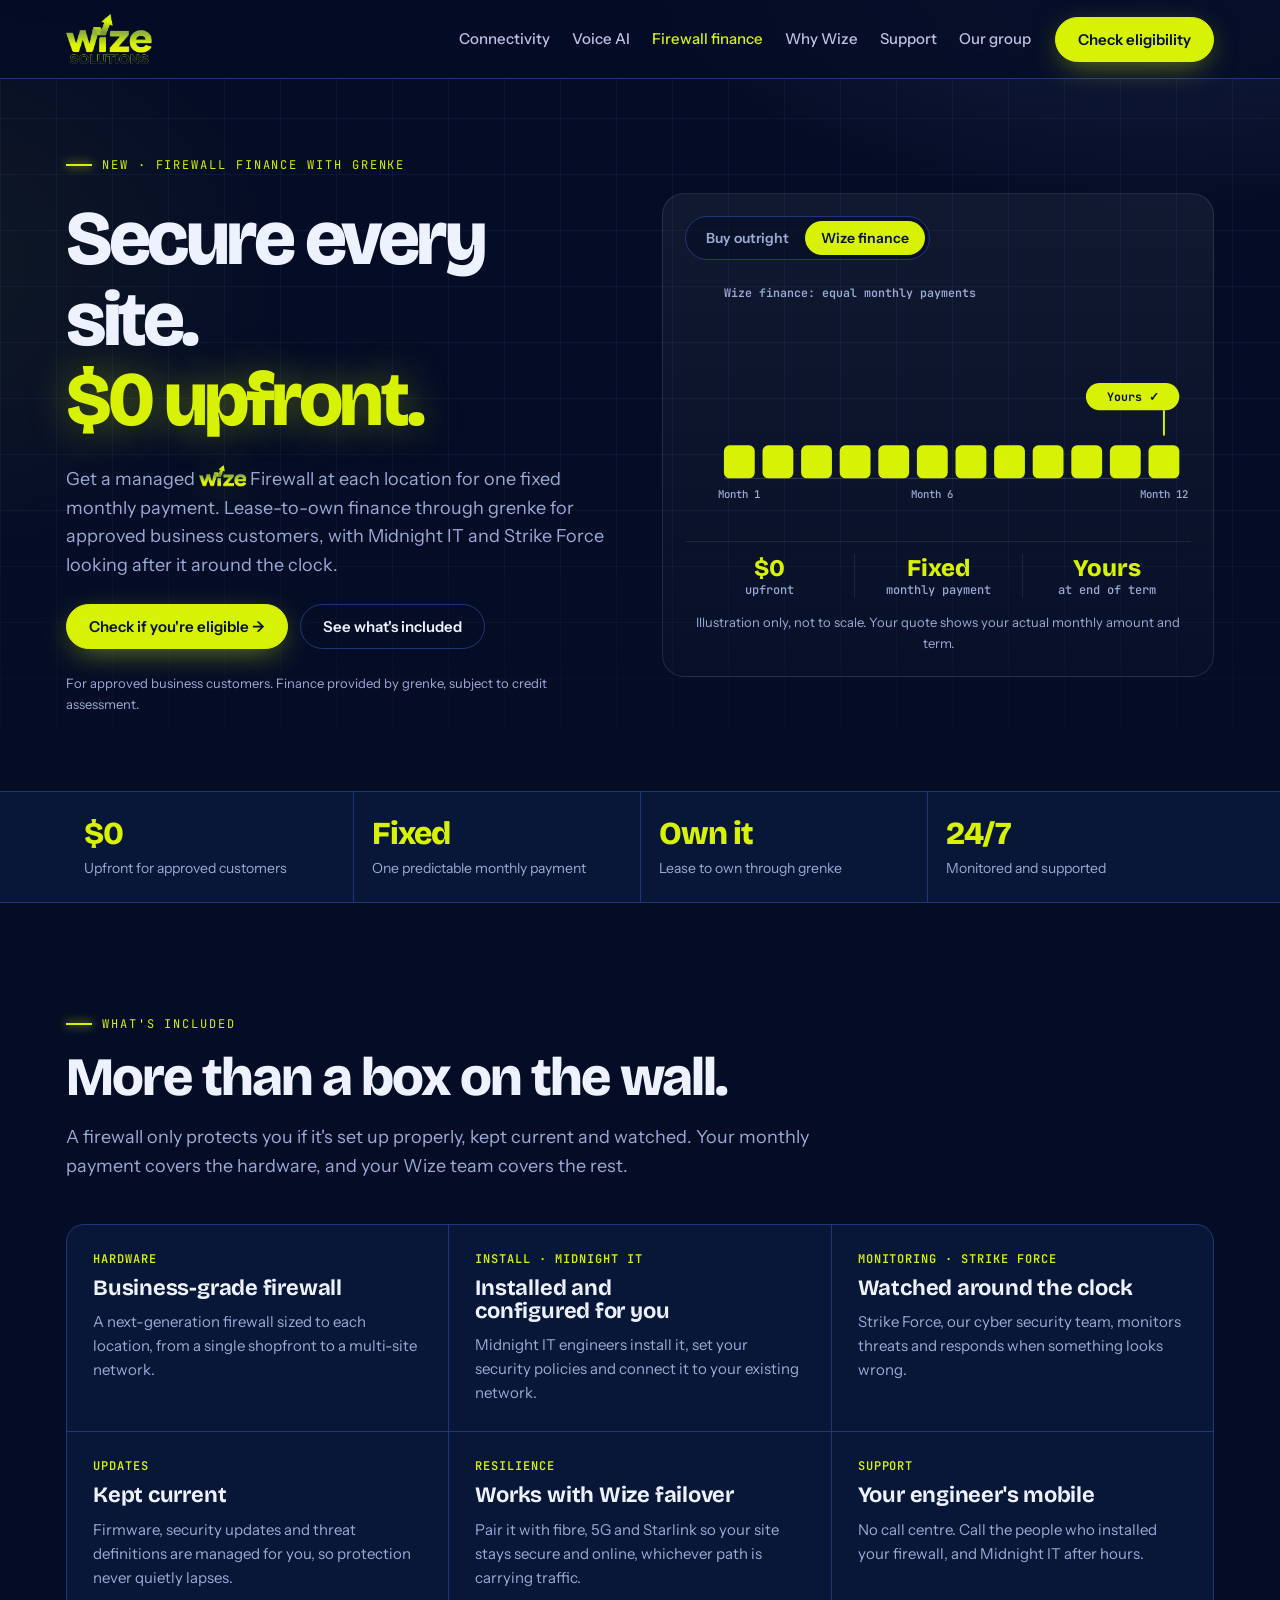
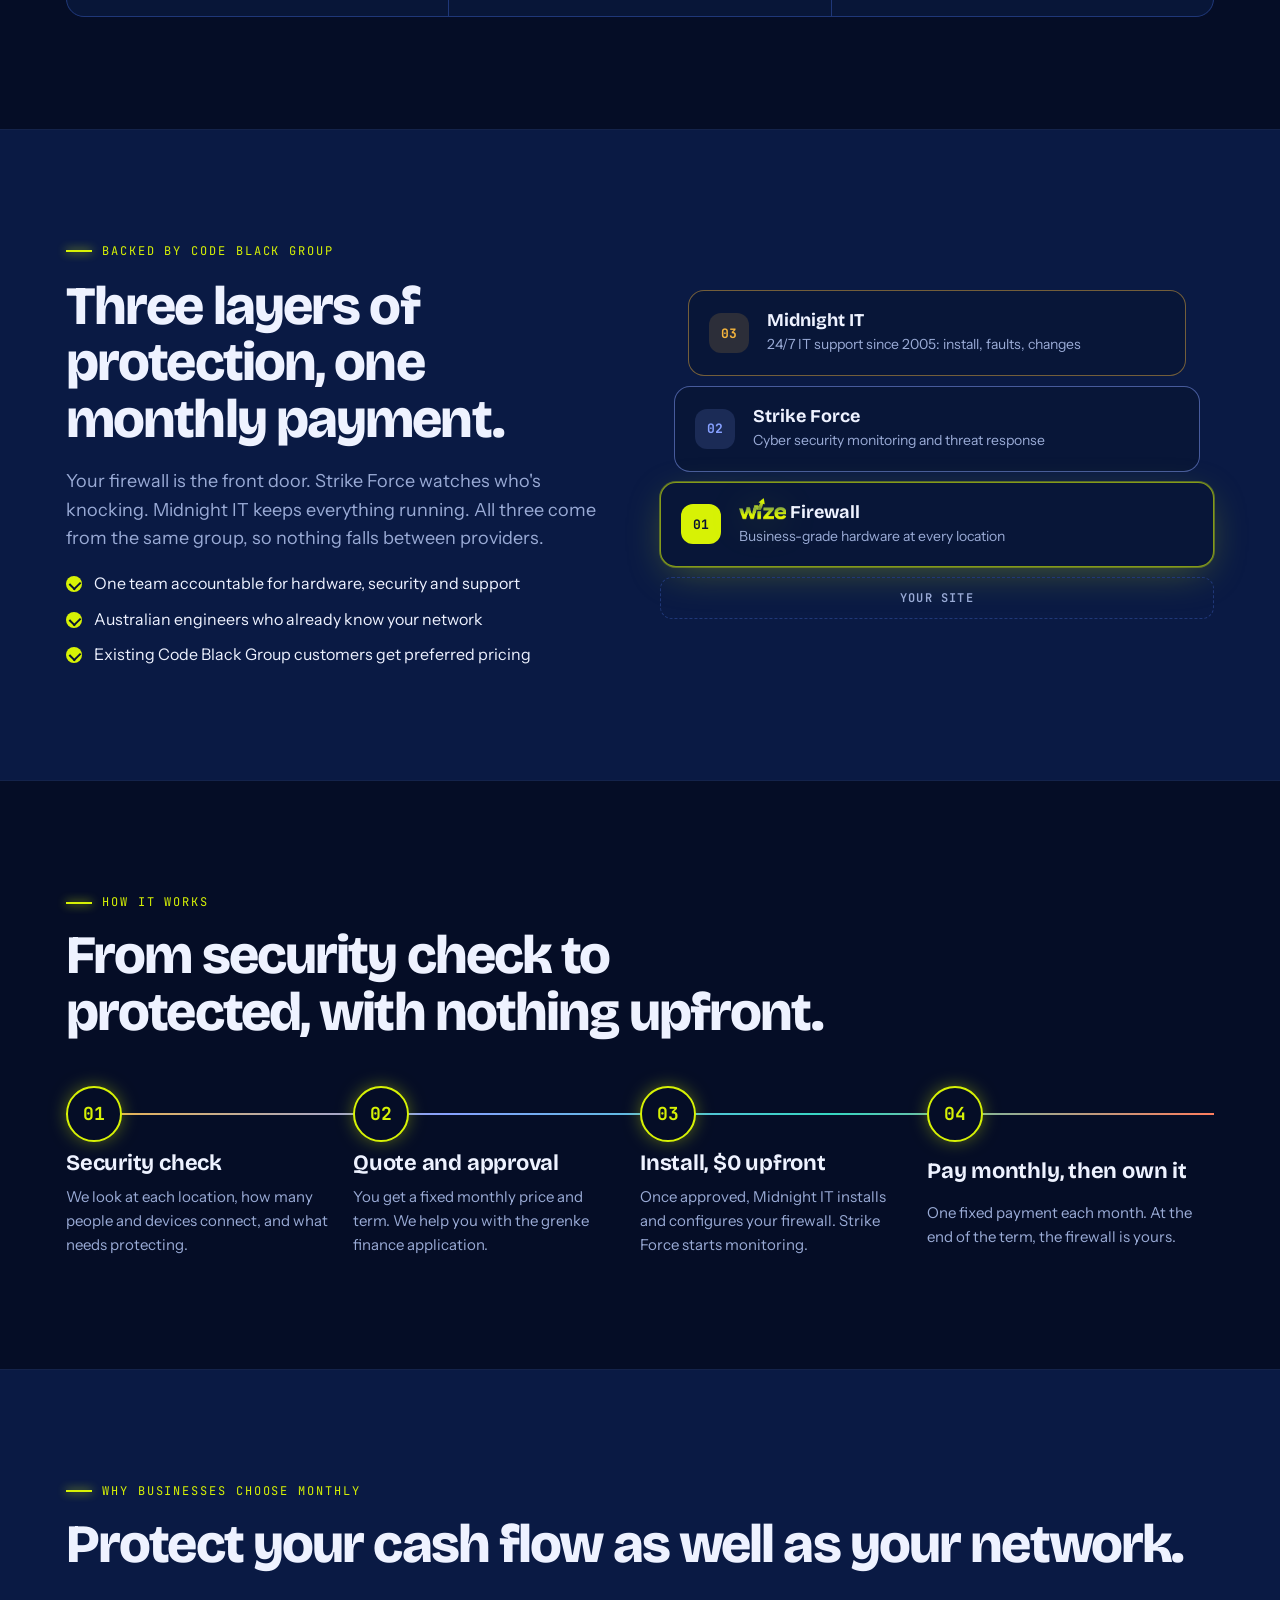
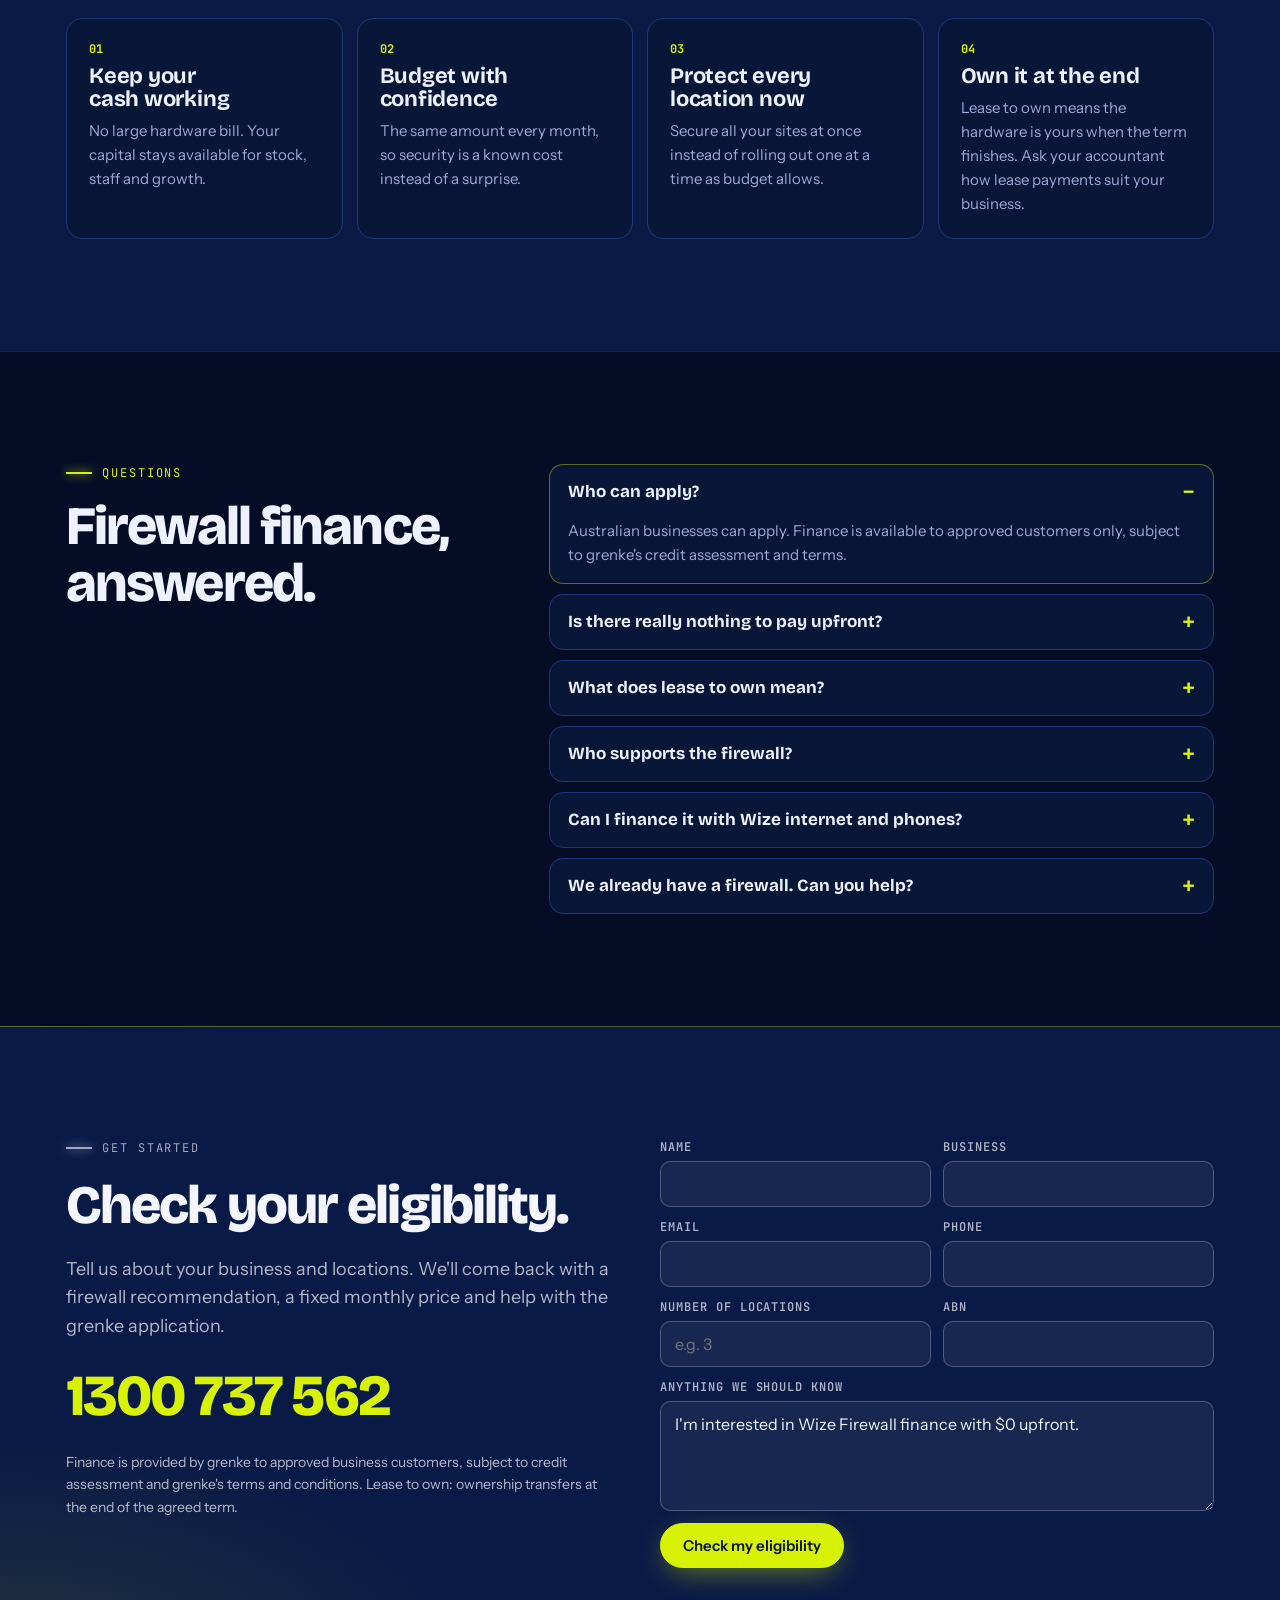
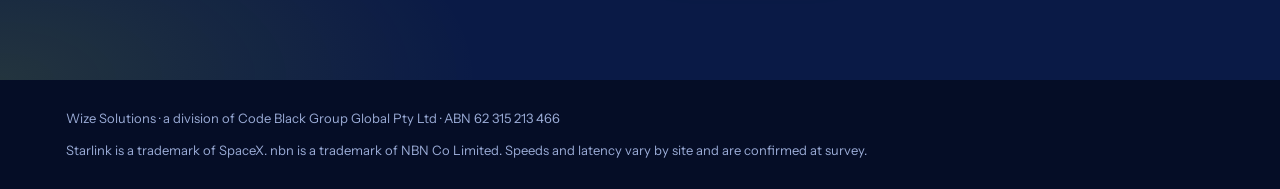
==== firewall-finance.html @ 78d64722 "Firewall finance page; brick-wall firewall in hero diagram - New firewall-finance.html: $0 upfront, " ====
<!doctype html>
<html lang="en-AU">
<head>
<meta charset="utf-8">
<meta name="viewport" content="width=device-width,initial-scale=1,viewport-fit=cover">
<meta name="description" content="Wize Firewall finance: a managed business firewall for one fixed monthly payment, $0 upfront, lease to own through grenke for approved customers. Backed by Midnight IT and Strike Force.">
<meta name="theme-color" content="#050d26">
<style>:root{padding-top:env(safe-area-inset-top,0px);padding-bottom:env(safe-area-inset-bottom,0px)}body{margin:0}img{max-width:100%}[hidden]{display:none!important}html{scroll-behavior:smooth;scroll-padding-top:84px}</style>
<title>Wize Firewall Finance</title>
<meta name="claude:viewport-fit-sides" content="cover">
<link rel="preconnect" href="https://fonts.googleapis.com">
<link rel="preconnect" href="https://fonts.gstatic.com" crossorigin>
<link rel="stylesheet" href="https://fonts.googleapis.com/css2?family=Bricolage+Grotesque:opsz,wght@12..96,500;12..96,700;12..96,800&family=Instrument+Sans:wght@400;500;600&family=JetBrains+Mono:wght@400;600&display=swap">
<style>
/* Layout: a "signal spectrum" — every technology owns one hue (fibre = light/amber, 5G = radio/cobalt,
   satellite = orbit/teal, voice AI = coral). Sections read left-to-right like paths into one network. */
:root{
  /* Wize night network: deep navy ground, lime signal, spectrum hues only for technologies */
  --bg:#050d26; --bg2:#081638; --surface:#0d1f50; --surface-2:#12296a; --sunk:#0a1a44; --ink:#eef2ff; --muted:#9aabd6; --line:#1f3778;
  --lime:#d7f205; --lime-2:#b9d400; --navy:#0a1a46; --navy-2:#132a66;
  --fibre:#f5b53d; --radio:#86a0ff; --orbit:#36d6c1; --voice:#ff7d5e; --down:#ff6b81; --ok:#d7f205;
  --accent:var(--lime); --on-accent:#071233;
  --f-display:"Bricolage Grotesque", "Avenir Next", "Segoe UI", system-ui, sans-serif;
  --f-body:"Instrument Sans", "Helvetica Neue", "Segoe UI", system-ui, sans-serif;
  --f-mono:"JetBrains Mono", ui-monospace, "SFMono-Regular", Menlo, monospace;
  --r:16px; --max:1180px; --glow:0 0 0 1px rgba(215,242,5,.35), 0 10px 40px -10px rgba(215,242,5,.35);
  color-scheme:dark;
}

*{box-sizing:border-box}
body{background:var(--bg);color:var(--ink);font-family:var(--f-body);font-size:16px;line-height:1.6;
  background-image:radial-gradient(900px 500px at 90% -10%,rgba(134,160,255,.14),transparent 60%),radial-gradient(700px 500px at -10% 30%,rgba(215,242,5,.06),transparent 60%);background-attachment:fixed}
::selection{background:var(--lime);color:var(--on-accent)}
body::before{content:"";position:fixed;inset:0 0 auto;height:env(safe-area-inset-top,0px);z-index:10;background:var(--bg)}
a{color:inherit}
.wrap{max-width:var(--max);margin:0 auto;padding-left:max(16px,env(safe-area-inset-left,0px));padding-right:max(16px,env(safe-area-inset-right,0px))}
h1,h2,h3{font-family:var(--f-display);text-wrap:balance;line-height:1.05;margin:0;letter-spacing:-.02em}
h2{font-size:clamp(30px,4.4vw,54px);font-weight:800;letter-spacing:-.035em}
h3{font-size:22px;font-weight:700;letter-spacing:-.01em}
p{margin:0}
.lede{font-size:18px;color:var(--muted);max-width:62ch}
.eyebrow{font-family:var(--f-mono);font-size:12px;letter-spacing:.16em;text-transform:uppercase;color:var(--lime);display:flex;align-items:center;gap:10px}
.eyebrow i{width:26px;height:2px;background:currentColor;display:inline-block;box-shadow:0 0 10px currentColor}
.mono{font-family:var(--f-mono);font-variant-numeric:tabular-nums}
section{padding-block:clamp(64px,9vw,112px);position:relative}
section[style*="--sunk"]{border-block:1px solid rgba(255,255,255,.04)}
.sec-head{display:grid;gap:16px;margin-bottom:44px}
:focus-visible{outline:2px solid var(--accent);outline-offset:3px;border-radius:6px}
.btn{font:600 15px var(--f-body);border-radius:999px;padding:12px 22px;border:1.5px solid var(--line);background:transparent;color:var(--ink);cursor:pointer;text-decoration:none;display:inline-flex;align-items:center;gap:8px;transition:transform .15s, background .15s}
.btn:hover{transform:translateY(-1px)}
.btn.solid{background:var(--lime);color:var(--on-accent);border-color:var(--lime);box-shadow:0 8px 30px -8px rgba(215,242,5,.55)}
.btn:not(.solid):hover{border-color:var(--lime);color:var(--lime)}
.chip{font:600 12px var(--f-mono);letter-spacing:.06em;padding:4px 10px;border-radius:999px;border:1px solid var(--line);color:var(--muted);white-space:nowrap}

/* header */
header.top{position:sticky;top:env(safe-area-inset-top,0px);z-index:9;background:rgba(5,13,38,.82);backdrop-filter:blur(14px);-webkit-backdrop-filter:blur(14px);border-bottom:1px solid var(--line)}
header.top .nav ul a{color:#b9c4e4}header.top .nav ul a:hover{color:#fff}

.nav{display:flex;align-items:center;gap:24px;padding-block:14px}
.logo{display:flex;align-items:center;gap:10px;text-decoration:none;font:800 26px var(--f-display);letter-spacing:-.04em}
.logo small{font:500 11px var(--f-mono);letter-spacing:.12em;color:var(--muted);text-transform:uppercase;margin-left:2px}
.nav ul{display:flex;gap:22px;list-style:none;margin:0 0 0 auto;padding:0}
.nav ul a{text-decoration:none;font-weight:500;font-size:15px;color:var(--muted)}
.nav ul a:hover{color:var(--ink)}
@media (max-width:860px){.nav ul{display:none}.nav .btn{margin-left:auto}}


/* animated logo */
.logo .wlogo{height:50px}
.hero-logo{height:clamp(84px,11vw,132px);margin-bottom:4px}
.wlogo{position:relative;display:inline-block;line-height:0;justify-self:start;--logo:none}
.wlogo img{display:block;height:100%;width:auto}
.wlogo .l-arrow,.wlogo .l-sub,.wlogo .l-shine{position:absolute;left:0;top:0;height:100%;width:100%}
.wlogo.anim .l-word{clip-path:inset(32% 0 21% 0);animation:wWord .9s cubic-bezier(.7,0,.2,1) both}
.wlogo.anim .l-arrow{clip-path:inset(0 0 67% 0);transform-origin:45% 33%;animation:wArrow .75s cubic-bezier(.2,1.5,.4,1) .7s both}
.wlogo.anim .l-sub{clip-path:inset(78% 0 0 0);animation:wSub .7s cubic-bezier(.6,0,.2,1) 1.1s both}
.wlogo .l-shine{pointer-events:none;-webkit-mask:var(--logo) 0 0/100% 100% no-repeat;mask:var(--logo) 0 0/100% 100% no-repeat;
  background:linear-gradient(105deg,transparent 40%,rgba(255,255,255,.85) 50%,transparent 60%) no-repeat;background-size:300% 100%;background-position:150% 0;animation:wShine 6s ease-in-out 2s infinite}
@keyframes wWord{from{clip-path:inset(32% 100% 21% 0)}to{clip-path:inset(32% 0 21% 0)}}
@keyframes wArrow{0%{opacity:0;transform:translate(-14%,40%) scale(.4) rotate(-12deg)}100%{opacity:1;transform:none}}
@keyframes wSub{from{clip-path:inset(78% 50% 0 50%);opacity:.2}to{clip-path:inset(78% 0 0 0);opacity:1}}
@keyframes wShine{0%{background-position:150% 0}28%,100%{background-position:-50% 0}}
@media (prefers-reduced-motion:reduce){.wlogo *{animation:none!important}}

/* hero */
.hero{padding-block:clamp(36px,5vw,64px) 56px;overflow:hidden;
  background:linear-gradient(rgba(5,13,38,0) 60%,var(--bg)),repeating-linear-gradient(90deg,rgba(134,160,255,.06) 0 1px,transparent 1px 56px),repeating-linear-gradient(0deg,rgba(134,160,255,.06) 0 1px,transparent 1px 56px)}
.hero-grid{display:grid;grid-template-columns:1.02fr 1fr;gap:48px;align-items:center}
.hero h1{font-size:clamp(42px,6.6vw,86px);font-weight:800;letter-spacing:-.045em}
.hero h1 .s{color:var(--lime);text-shadow:0 0 40px rgba(215,242,5,.35)}
.hero-copy{display:grid;gap:24px;min-width:0}
.hero-cta{display:flex;flex-wrap:wrap;gap:12px}
.paths-key{display:flex;flex-wrap:wrap;gap:8px}
.k{display:inline-flex;align-items:center;gap:8px;font:600 13px var(--f-mono);padding:6px 12px;border-radius:999px;background:var(--surface);border:1px solid var(--line)}
.k b{width:10px;height:10px;border-radius:50%}
@media (max-width:920px){.hero-grid{grid-template-columns:1fr}}

.net{background:linear-gradient(180deg,var(--surface),var(--bg2));border:1px solid var(--line);border-radius:22px;padding:18px;box-shadow:0 30px 80px -30px rgba(0,0,0,.8);display:grid;gap:12px;min-width:0}
.net-head{display:flex;justify-content:space-between;align-items:center;gap:10px;flex-wrap:wrap}
.net svg{width:100%;height:auto;display:block}
.status{display:flex;align-items:center;gap:8px;font:600 13px var(--f-mono)}
.dot{width:9px;height:9px;border-radius:50%;background:var(--ok);box-shadow:0 0 0 4px color-mix(in srgb,var(--ok) 22%,transparent),0 0 12px var(--ok)}
.status.warn .dot{background:var(--fibre);box-shadow:0 0 0 4px color-mix(in srgb,var(--fibre) 25%,transparent)}
.cut-row{display:flex;flex-wrap:wrap;gap:8px}
.cut{font:600 13px var(--f-body);padding:8px 12px;border-radius:10px;border:1px solid var(--line);background:var(--sunk);color:var(--ink);cursor:pointer;display:inline-flex;gap:8px;align-items:center}
.cut[aria-pressed="true"]{border-color:var(--down);color:var(--down);background:color-mix(in srgb,var(--down) 10%,var(--surface))}
.cut b{width:8px;height:8px;border-radius:50%}
.readout{display:grid;grid-template-columns:repeat(3,1fr);gap:8px}
.readout div{background:var(--sunk);border-radius:10px;padding:8px 10px;min-width:0}
.readout span{display:block;font:500 11px var(--f-mono);color:var(--muted);letter-spacing:.06em;text-transform:uppercase}
.readout strong{font:600 18px var(--f-mono);font-variant-numeric:tabular-nums}
.svg-t{font-family:var(--f-mono);font-size:12px;fill:var(--muted)}
.svg-tb{font-family:var(--f-display);font-weight:700;font-size:15px;fill:var(--ink)}

/* strip */
.strip{border-block:1px solid var(--line);background:var(--bg2)}
.strip .wrap{display:grid;grid-template-columns:repeat(4,1fr);gap:0}
.strip div.c{padding:22px 18px;border-left:1px solid var(--line);display:grid;gap:4px}
.strip div.c:first-child{border-left:0}
.strip strong{font:800 32px var(--f-display);letter-spacing:-.03em;color:var(--lime)}
.strip span{color:var(--muted);font-size:14px}
@media (max-width:760px){.strip .wrap{grid-template-columns:1fr 1fr}.strip div.c:nth-child(3){border-left:0}.strip div.c{border-top:1px solid var(--line)}.strip div.c:nth-child(-n+2){border-top:0}}

/* video */
.theatre{display:grid;grid-template-columns:1fr 300px;gap:20px;align-items:start}
@media (max-width:900px){.theatre{grid-template-columns:1fr}}
.player{background:#040a1e;box-shadow:0 30px 80px -30px rgba(0,0,0,.9);border:1px solid var(--line);border-radius:20px;overflow:hidden;position:relative;color:#e9eef7;min-width:0}
.stage{aspect-ratio:16/9;max-width:100%;position:relative}
.stage svg{position:absolute;inset:0;width:100%;height:100%}
.caption{position:static;min-height:4.6em;padding:14px 20px;background:#081433;border-top:1px solid var(--line);font:500 clamp(14px,1.8vw,19px)/1.45 var(--f-body);text-wrap:balance}
.big-play{position:absolute;left:0;right:0;top:0;aspect-ratio:16/9;display:grid;place-items:center;background:rgba(5,8,15,.35);border:0;cursor:pointer;color:#fff}
.big-play span{width:84px;height:84px;border-radius:50%;background:var(--lime);color:var(--on-accent);display:grid;place-items:center;box-shadow:0 10px 40px rgba(0,0,0,.4)}
.controls{display:flex;align-items:center;gap:12px;padding:12px 16px;background:#081433;font:500 13px var(--f-mono)}
.controls button{background:none;border:0;color:#e9eef7;cursor:pointer;padding:4px;display:grid;place-items:center}
.bar{flex:1;height:6px;border-radius:6px;background:#22304a;position:relative;cursor:pointer;display:flex;gap:3px;overflow:hidden}
.bar i{flex:1;background:#22304a;position:relative;border-radius:2px;overflow:hidden}
.bar i b{position:absolute;inset:0;width:0;background:var(--lime)}
.vlist{display:grid;gap:10px}
.vitem{display:grid;grid-template-columns:112px 1fr;gap:12px;text-align:left;background:var(--bg2);border:1px solid var(--line);border-radius:14px;padding:10px;cursor:pointer;color:var(--ink);font:inherit;align-items:center}
.vitem[aria-current="true"]{border-color:var(--lime);box-shadow:inset 0 0 0 1px var(--lime)}
.vthumb{aspect-ratio:16/10;border-radius:9px;background:#0b111f;display:grid;place-items:center;overflow:hidden}
.vitem strong{display:block;font:700 15px/1.25 var(--f-display)}
.vitem span{font:500 12px var(--f-mono);color:var(--muted)}
.vnote{font-size:13px;color:var(--muted);padding:4px 2px}

/* scene animations */
@keyframes flow{to{stroke-dashoffset:-40}}
@keyframes pop{from{opacity:0;scale:.85}to{opacity:1;scale:1}}
@keyframes rise{from{opacity:0;translate:0 14px}to{opacity:1;translate:0 0}}
@keyframes blink{50%{opacity:.25}}
@keyframes wave{0%,100%{transform:scaleY(.3)}50%{transform:scaleY(1)}}
@keyframes orbit{to{transform:rotate(360deg)}}
.flow{stroke-dasharray:6 14;animation:flow 1s linear infinite}
.pop{animation:pop .6s cubic-bezier(.2,.8,.2,1.2) both;transform-box:fill-box;transform-origin:center}
.rise{animation:rise .7s ease-out both}
.d1{animation-delay:.4s}.d2{animation-delay:.9s}.d3{animation-delay:1.4s}.d4{animation-delay:1.9s}.d5{animation-delay:2.4s}
.blink{animation:blink 1s steps(2) infinite}
.wv{transform-box:fill-box;transform-origin:center;animation:wave .9s ease-in-out infinite}
@media (prefers-reduced-motion:reduce){.flow,.pop,.rise,.blink,.wv,.spin{animation:none!important}}

/* spectrum infographic */
.spec{display:grid;grid-template-columns:repeat(3,1fr);gap:16px}
@media (max-width:900px){.spec{grid-template-columns:1fr}}
.tech{background:linear-gradient(180deg,var(--surface),var(--bg2));border:1px solid var(--line);border-radius:var(--r);padding:24px;transition:border-color .2s,transform .2s;display:grid;gap:14px;align-content:start;position:relative;overflow:hidden}
.tech::before{content:"";position:absolute;left:0;top:0;right:0;height:3px;background:var(--c);box-shadow:0 0 18px var(--c)}
.tech:hover{border-color:var(--c);transform:translateY(-3px)}
.tech .tag{font:600 12px var(--f-mono);color:var(--c);letter-spacing:.1em;text-transform:uppercase}
.tech p{color:var(--muted);font-size:15px}
.tech ul{margin:0;padding-left:18px;font-size:15px;display:grid;gap:4px}
.tech .ico{width:52px;height:52px}
.chart-card{margin-top:22px;background:var(--bg2);border:1px solid var(--line);border-radius:var(--r);padding:22px;display:grid;gap:12px}
.chart-tabs{display:flex;gap:6px;flex-wrap:wrap}
.chart-tabs button{font:600 13px var(--f-body);border:1px solid var(--line);background:var(--sunk);color:var(--muted);padding:7px 12px;border-radius:999px;cursor:pointer}
.chart-tabs button[aria-selected="true"]{background:var(--lime);color:var(--on-accent);border-color:var(--lime)}
.chart-wrap{overflow-x:auto}
.chart-wrap svg{width:100%;min-width:560px;height:auto;display:block}
.fine{font-size:13px;color:var(--muted)}

/* finder */
.finder{display:grid;grid-template-columns:1fr 1.1fr;gap:20px}
@media (max-width:900px){.finder{grid-template-columns:1fr}}
.panel{background:var(--bg2);border:1px solid var(--line);border-radius:18px;padding:24px;display:grid;gap:22px;align-content:start;min-width:0}
fieldset{border:0;margin:0;padding:0;display:grid;gap:10px}
legend{font:600 13px var(--f-mono);letter-spacing:.08em;text-transform:uppercase;color:var(--muted);margin-bottom:10px;padding:0}
.opts{display:flex;flex-wrap:wrap;gap:8px}
.opts label{cursor:pointer}
.opts input{position:absolute;opacity:0;pointer-events:none}
.opts span{display:inline-block;padding:9px 14px;border-radius:10px;border:1px solid var(--line);background:var(--sunk);font-weight:500;font-size:15px}
.opts input:checked+span{background:var(--lime);color:var(--on-accent);border-color:var(--lime);font-weight:600}
.opts input:focus-visible+span{outline:2px solid var(--accent);outline-offset:2px}
.range-row{display:flex;align-items:center;gap:14px}
.range-row input{flex:1;accent-color:var(--lime)}
.result{background:linear-gradient(160deg,var(--surface-2),var(--navy) 70%);border-color:rgba(215,242,5,.45);box-shadow:var(--glow)}

.stack{display:grid;gap:10px}
.slot{display:grid;grid-template-columns:110px 1fr;gap:14px;align-items:center;padding:14px;border-radius:12px;background:rgba(5,13,38,.45);border:1px solid var(--line)}
.slot span{font:600 11px var(--f-mono);letter-spacing:.1em;text-transform:uppercase;opacity:.7}
.slot strong{font:700 18px/1.25 var(--f-display);display:flex;align-items:center;gap:10px}
.slot strong b{width:10px;height:10px;border-radius:50%;flex:none}
.slot em{display:block;font-style:normal;font-size:14px;opacity:.75;margin-top:2px}
.why{margin:0;padding-left:18px;display:grid;gap:6px;font-size:15px;opacity:.9}
.result .btn{border-color:var(--lime);color:var(--lime)}
@media (max-width:480px){.slot{grid-template-columns:1fr;gap:4px}}

/* voice */
.voice-grid{display:grid;grid-template-columns:1.25fr 1fr;gap:20px}
@media (max-width:960px){.voice-grid{grid-template-columns:1fr}}
.flowcard{background:var(--bg2);border:1px solid var(--line);border-radius:18px;padding:18px;min-width:0}
.flowcard .chart-wrap svg{min-width:520px}
.call{background:var(--bg2);border:1px solid var(--line);border-radius:18px;padding:20px;display:grid;gap:14px;align-content:start;min-width:0}
.call-head{display:flex;justify-content:space-between;align-items:center;gap:10px}
.transcript{display:grid;gap:10px;min-height:290px;align-content:start}
.msg{max-width:88%;padding:10px 14px;border-radius:14px;font-size:15px;line-height:1.45;animation:rise .4s ease-out both}
.msg.ai{background:color-mix(in srgb,var(--voice) 12%,var(--surface));border:1px solid color-mix(in srgb,var(--voice) 30%,var(--line))}
.msg.caller{background:var(--sunk);justify-self:end}
.msg.sys{max-width:100%;font:500 12px var(--f-mono);color:var(--ok);background:none;padding:2px 0}
.msg small{display:block;font:600 11px var(--f-mono);letter-spacing:.08em;text-transform:uppercase;color:var(--muted);margin-bottom:2px}
.feat{display:grid;grid-template-columns:repeat(4,1fr);gap:14px;margin-top:20px}
@media (max-width:960px){.feat{grid-template-columns:1fr 1fr}}
@media (max-width:520px){.feat{grid-template-columns:1fr}}
.feat div{padding:18px;border-top:2px solid var(--voice);background:var(--bg2);border-radius:0 0 12px 12px;display:grid;gap:6px}
.feat strong{font:700 17px var(--f-display)}
.feat p{font-size:14px;color:var(--muted)}

/* compare */
.cmp-wrap{overflow-x:auto;border:1px solid var(--line);border-radius:16px;background:var(--bg2)}
table{border-collapse:collapse;width:100%;min-width:760px;font-size:15px}
th,td{padding:14px 16px;text-align:left;border-bottom:1px solid var(--line);vertical-align:top}
thead th{font:600 12px var(--f-mono);letter-spacing:.08em;text-transform:uppercase;color:var(--muted);background:var(--sunk)}
thead th.us{color:var(--on-accent);background:var(--lime)}
td.us{background:rgba(215,242,5,.06);font-weight:600}
tbody tr:last-child td{border-bottom:0}
.y,.n,.p{font:600 13px var(--f-mono);display:inline-flex;gap:6px;align-items:baseline}
.y{color:var(--ok)}.n{color:var(--down)}.p{color:var(--fibre)}
td span.sub{display:block;font-weight:400;font-size:13px;color:var(--muted)}

/* steps */
.steps{display:grid;grid-template-columns:repeat(4,1fr);gap:0;position:relative}
.steps::before{content:"";position:absolute;left:0;right:0;top:27px;height:2px;background:linear-gradient(90deg,var(--fibre),var(--radio),var(--orbit),var(--voice))}
.step{display:grid;gap:10px;padding-right:20px;position:relative}
.step .n{width:56px;height:56px;border-radius:50%;display:grid;place-items:center;background:var(--bg);border:2px solid var(--lime);font:700 18px var(--f-mono);color:var(--lime);box-shadow:0 0 20px -4px rgba(215,242,5,.6)}
.step p{color:var(--muted);font-size:15px}
@media (max-width:820px){.steps{grid-template-columns:1fr;gap:26px}.steps::before{left:27px;right:auto;top:0;bottom:0;width:2px;height:auto;background:linear-gradient(var(--fibre),var(--radio),var(--orbit),var(--voice))}.step{grid-template-columns:56px 1fr;column-gap:18px}.step .n{grid-row:span 2}}

/* family */
.family{display:grid;grid-template-columns:repeat(3,1fr);gap:14px}
@media (max-width:860px){.family{grid-template-columns:1fr}}
.fam{padding:22px;border:1px solid var(--line);border-radius:var(--r);background:var(--surface);display:grid;gap:8px}
.fam .chip{justify-self:start}
.fam p{color:var(--muted);font-size:15px}


/* why */
.diff{display:grid;grid-template-columns:repeat(3,1fr);gap:1px;background:var(--line);border:1px solid var(--line);border-radius:18px;overflow:hidden}
@media (max-width:900px){.diff{grid-template-columns:1fr 1fr}}
@media (max-width:560px){.diff{grid-template-columns:1fr}}
.diff article{background:var(--bg2);transition:background .2s;padding:26px;display:grid;gap:10px;align-content:start}
.diff .tag{font:600 12px var(--f-mono);letter-spacing:.08em;text-transform:uppercase;color:var(--lime)}
.diff article:hover{background:var(--surface)}
.diff p{color:var(--muted);font-size:15px}
/* support */
.lanes-card{background:var(--bg2);border:1px solid var(--line);border-radius:18px;padding:22px;display:grid;gap:12px}
.lanes-card .chart-wrap svg{min-width:680px}
.team{display:grid;grid-template-columns:repeat(4,1fr);gap:14px;margin-top:18px}
@media (max-width:1000px){.team{grid-template-columns:1fr 1fr}}
@media (max-width:560px){.team{grid-template-columns:1fr}}
.who{background:var(--bg2);border:1px solid var(--line);border-radius:14px;padding:16px;display:grid;grid-template-columns:44px 1fr;gap:4px 12px;align-items:center}
.who strong{display:block;font:700 16px/1.25 var(--f-display)}
.who span:not(.avatar){font-size:13px;color:var(--muted)}
.who em{grid-column:2;font:600 12px var(--f-mono);font-style:normal;color:var(--ok);letter-spacing:.04em}
.avatar{width:44px;height:44px;border-radius:50%;display:grid;place-items:center;font:700 14px var(--f-mono);color:var(--on-accent);background:var(--c);grid-row:span 2}
/* infra */
.infra{display:grid;grid-template-columns:1fr 1fr;gap:36px;align-items:center}
@media (max-width:900px){.infra{grid-template-columns:1fr}}
.infra-panels{display:grid;gap:14px;min-width:0}
.ipanel{background:var(--bg2);border:1px solid var(--line);border-radius:16px;padding:16px;display:grid;gap:8px}
.ipanel.us{border-color:rgba(215,242,5,.5);box-shadow:var(--glow)}
.ipanel .chip{justify-self:start}
.ipanel svg{width:100%;height:auto;display:block}
.ticks{list-style:none;margin:0;padding:0;display:grid;gap:10px}
.ticks li{padding-left:28px;position:relative}
.ticks li::before{content:"";position:absolute;left:0;top:5px;width:16px;height:16px;border-radius:50%;background:var(--ok)}
.ticks li::after{content:"";position:absolute;left:5px;top:8px;width:6px;height:8px;border:solid var(--on-accent);border-width:0 2px 2px 0;transform:rotate(45deg)}
table.cmp2{min-width:620px}
table.cmp2 td:first-child{width:22%}
/* group */
.group-grid{display:grid;grid-template-columns:1fr 1.05fr;gap:36px;align-items:center}
@media (max-width:900px){.group-grid{grid-template-columns:1fr}}
.hub-wrap svg{min-width:460px}


/* header / mobile menu */
.logo .wlogo{transition:opacity .35s, transform .35s}
header.top:not(.scrolled) .logo .wlogo{opacity:0;transform:translateY(-6px);pointer-events:none}
.menu-btn{display:none;width:44px;height:44px;border-radius:12px;border:1px solid var(--line);background:var(--bg2);cursor:pointer;flex-direction:column;justify-content:center;align-items:center;gap:5px;margin-left:auto}
.menu-btn span{width:20px;height:2px;background:var(--ink);border-radius:2px;transition:transform .25s,opacity .25s}
.menu-btn[aria-expanded="true"] span:nth-child(1){transform:translateY(7px) rotate(45deg)}
.menu-btn[aria-expanded="true"] span:nth-child(2){opacity:0}
.menu-btn[aria-expanded="true"] span:nth-child(3){transform:translateY(-7px) rotate(-45deg)}
.mobile-menu{display:grid;gap:2px;padding:8px max(16px,env(safe-area-inset-right,0px)) 18px max(16px,env(safe-area-inset-left,0px));border-top:1px solid var(--line)}
.mobile-menu a:not(.btn){padding:13px 4px;font:600 18px var(--f-display);text-decoration:none;border-bottom:1px solid var(--line)}
.mobile-menu .btn{margin-top:14px;justify-content:center}
@media (max-width:860px){.menu-btn{display:flex}.nav .nav-cta{display:none}}
@media (min-width:861px){.mobile-menu{display:none!important}}
.sr{position:absolute;width:1px;height:1px;overflow:hidden;clip:rect(0 0 0 0);white-space:nowrap}
/* hero brand */
.hero-brand{position:relative;justify-self:start;padding:6px 0 2px}
.hero-brand::before{content:"";position:absolute;inset:-30% -25% -30% -20%;background:radial-gradient(closest-side,rgba(215,242,5,.22),rgba(215,242,5,.06) 55%,transparent 75%);filter:blur(6px);z-index:-1;animation:halo 5s ease-in-out infinite}
@keyframes halo{50%{opacity:.6;transform:scale(1.05)}}
.hero-logo{height:clamp(104px,13vw,168px);filter:drop-shadow(0 6px 24px rgba(0,0,0,.45))}
.hero-copy{isolation:isolate}
/* nbn */
.nbn-sec{padding-block:clamp(56px,7vw,88px)}
.nbn-grid{display:grid;grid-template-columns:1fr 1fr;gap:32px;align-items:center}
@media (max-width:900px){.nbn-grid{grid-template-columns:1fr}}
.nbn-form{display:grid;gap:8px}
.nbn-input{display:flex;align-items:center;gap:10px;padding:6px 6px 6px 16px;border-radius:999px;background:var(--bg2);border:1.5px solid var(--line);transition:border-color .2s,box-shadow .2s}
.nbn-input:focus-within{border-color:var(--lime);box-shadow:var(--glow)}
.nbn-input svg{color:var(--lime);flex:none}
.nbn-input input{flex:1;min-width:0;background:none;border:0;color:var(--ink);font:500 16px var(--f-body);padding:10px 0;outline:none}
.nbn-input .btn{padding:11px 22px}
.nbn-result{background:linear-gradient(160deg,var(--surface),var(--bg2));border:1px solid var(--line);border-radius:20px;padding:22px;min-height:300px;display:grid;min-width:0}
.nbn-empty{display:grid;place-items:center;align-content:center;gap:8px;text-align:center;color:var(--muted)}
.nbn-empty strong{color:var(--ink);font:700 18px var(--f-display)}
.nbn-empty span{font:500 12px var(--f-mono);letter-spacing:.06em}
.nbn-radar{width:120px;height:120px;position:relative;margin-bottom:10px}
.nbn-radar i{position:absolute;inset:0;border:1px solid rgba(215,242,5,.35);border-radius:50%;animation:ping 3s ease-out infinite}
.nbn-radar i:nth-child(2){animation-delay:1s}.nbn-radar i:nth-child(3){animation-delay:2s}
.nbn-radar b{position:absolute;left:50%;top:50%;width:14px;height:14px;margin:-7px 0 0 -7px;border-radius:50%;background:var(--lime);box-shadow:0 0 18px var(--lime)}
@keyframes ping{from{transform:scale(.2);opacity:1}to{transform:scale(1);opacity:0}}
.nbn-out{display:grid;gap:14px;align-content:start}
.nbn-head{display:flex;justify-content:space-between;gap:10px;align-items:flex-start;flex-wrap:wrap}
.nbn-head strong{font:700 17px/1.3 var(--f-display);display:block}
.nbn-head span{font-size:13px;color:var(--muted)}
.nbn-tag{font:700 11px var(--f-mono);letter-spacing:.08em;padding:4px 9px;border-radius:999px;background:rgba(245,181,61,.15);color:var(--fibre);border:1px solid rgba(245,181,61,.4);white-space:nowrap}
.nbn-rows{display:grid;gap:8px}
.nbn-row{display:grid;grid-template-columns:22px 1fr auto;gap:10px;align-items:center;padding:11px 12px;border-radius:12px;background:rgba(5,13,38,.5);border:1px solid var(--line)}
.nbn-row b{width:10px;height:10px;border-radius:50%;justify-self:center}
.nbn-row div{min-width:0}
.nbn-row strong{display:block;font-size:15px}
.nbn-row span{font-size:13px;color:var(--muted)}
.nbn-row em{font:600 12px var(--f-mono);font-style:normal;color:var(--lime);text-align:right}
.nbn-out .btn{justify-self:start}
.nbn-skel{height:14px;border-radius:7px;background:linear-gradient(90deg,var(--surface),var(--surface-2),var(--surface));background-size:200% 100%;animation:sk 1.1s linear infinite}
@keyframes sk{to{background-position:-200% 0}}
/* mobile alternates */
.lanes-mobile,.hub-mobile{display:none}
.lanes-mobile ol{margin:8px 0 0;padding-left:22px;display:grid;gap:6px;font-size:15px}
.lm-h{font:700 12px var(--f-mono);letter-spacing:.06em;text-transform:uppercase}
.lm-h.bad{color:var(--down)}.lm-h.good{color:var(--lime)}
.lanes-mobile>div{padding:14px;border-radius:12px;background:rgba(5,13,38,.5);border:1px solid var(--line)}
.hm-core{justify-self:center;padding:14px 22px;border-radius:999px;background:var(--navy);border:1px solid var(--lime);font:800 17px var(--f-display);text-align:center}
.hub-mobile{gap:14px}
.hm-grid{display:grid;grid-template-columns:1fr 1fr;gap:10px}
.hm-grid div{padding:12px;border-radius:12px;background:var(--bg2);border:1px solid var(--line);display:grid;gap:2px}
.hm-grid div.on{border-color:var(--lime);background:var(--navy)}
.hm-grid b{font:700 15px var(--f-display)}.hm-grid div.on b{color:var(--lime)}
.hm-grid span{font-size:12px;color:var(--muted)}
.swipe{display:none;font:600 11px var(--f-mono);letter-spacing:.08em;color:var(--muted);text-transform:uppercase}
@media (max-width:720px){
  .lanes-card .chart-wrap{display:none}.lanes-mobile{display:grid;gap:12px}
  .hub-wrap{display:none}.hub-mobile{display:grid}
  .swipe{display:block}
  h2{font-size:clamp(28px,8vw,36px)}
  .lede{font-size:16px}
  section{padding-block:56px}
  .sec-head{margin-bottom:28px}
  .hero{padding-top:24px}
  .hero h1{font-size:clamp(40px,12vw,54px)}
  .hero-cta .btn{flex:1 1 100%;justify-content:center}
  .net{padding:14px;border-radius:18px}
  .readout strong{font-size:16px}
  .tech,.panel,.call,.flowcard,.chart-card,.lanes-card,.nbn-result{padding:18px}
  .diff article{padding:20px}
  .nbn-input{flex-wrap:wrap;border-radius:16px;padding:10px 12px}
  .nbn-input input{flex:1 1 calc(100% - 40px)}
  .nbn-input .btn{flex:1 1 100%;justify-content:center}
  .contact .wrap{gap:28px}
  .phone{font-size:40px}
  .controls{gap:8px;padding:10px 12px}
  .caption{font-size:13px;padding:12px 14px 10px}
  footer .wrap{flex-direction:column}
}

@media (max-width:720px){
  .nbn-row{grid-template-columns:18px 1fr}
  .nbn-row em{grid-column:2;text-align:left}
  .cmp-wrap{overflow:visible;border:0;background:none}
  table.cmp2{min-width:0;display:block}
  table.cmp2 thead{display:none}
  table.cmp2 tbody{display:grid;gap:12px}
  table.cmp2 tr{display:grid;border:1px solid var(--line);border-radius:14px;overflow:hidden;background:var(--bg2)}
  table.cmp2 td{display:block;width:auto!important;border-bottom:1px solid var(--line)}
  table.cmp2 td:last-child{border-bottom:0}
  table.cmp2 td:first-child{background:var(--surface)}
  table.cmp2 td[data-label]::before{content:attr(data-label);display:block;font:700 11px var(--f-mono);letter-spacing:.08em;text-transform:uppercase;margin-bottom:4px;color:var(--muted)}
  table.cmp2 td.us[data-label]::before{color:var(--lime)}
}
@media (max-width:420px){.strip strong{font-size:26px}.strip div.c{padding:16px 12px}}


/* review fixes */
.chart-card .chart-wrap svg{max-width:900px}
.finder{align-items:start}
.voice-grid{align-items:stretch}
.cflow{list-style:none;margin:14px 0 0;padding:0;display:grid;gap:10px;position:relative}
.cf-step{display:grid;grid-template-columns:36px 1fr auto;gap:12px;align-items:center;padding:12px 14px;border-radius:14px;background:rgba(5,13,38,.55);border:1px solid var(--line)}
.cf-step strong{display:block;font:700 16px/1.3 var(--f-display)}
.cf-step span:not(.cf-n):not(.cf-wave){font-size:14px;color:var(--muted)}
.cf-n{width:32px;height:32px;border-radius:50%;display:grid;place-items:center;font:700 13px var(--f-mono);background:var(--surface-2);color:var(--ink)}
.cf-ai{border-color:rgba(255,125,94,.55);background:linear-gradient(90deg,rgba(255,125,94,.12),rgba(5,13,38,.55))}
.cf-ai .cf-n{background:var(--voice);color:var(--on-accent)}
.cf-end{border-color:rgba(215,242,5,.5);background:linear-gradient(90deg,rgba(215,242,5,.12),rgba(5,13,38,.55))}
.cf-end .cf-n{background:var(--lime);color:var(--on-accent)}
.cf-wave{display:flex;gap:3px;align-items:center;height:22px}
.cf-wave i{width:3px;height:100%;border-radius:2px;background:var(--voice);transform-origin:center;animation:wave .9s ease-in-out infinite}
.cf-wave i:nth-child(2){animation-delay:.12s}.cf-wave i:nth-child(3){animation-delay:.24s}.cf-wave i:nth-child(4){animation-delay:.36s}.cf-wave i:nth-child(5){animation-delay:.48s}
.cf-branch{display:grid;grid-template-columns:repeat(3,1fr);gap:8px;padding-left:24px;border-left:2px dashed var(--line);margin-left:16px}
.cf-branch div{padding:11px 12px;border-radius:12px;background:var(--bg2);border:1px solid var(--line);border-top:3px solid var(--c);display:grid;gap:2px;min-width:0}
.cf-branch strong{font:700 15px var(--f-display)}
.cf-branch span{font-size:13px;color:var(--muted)}
.cf-urgent{margin-left:16px;padding:8px 12px 8px 24px;border-left:2px dashed var(--line);font-size:14px;color:var(--muted)}
.cf-urgent b{color:var(--down);font-family:var(--f-mono);font-size:12px;letter-spacing:.06em;text-transform:uppercase;margin-right:4px}
.call{grid-template-rows:auto 1fr auto auto}
.transcript{min-height:0}
.call-note{margin-top:-4px}
.ichain{display:flex;align-items:center;gap:0;flex-wrap:nowrap;margin:18px 0 6px}
.inode{flex:none;padding:12px 14px;border-radius:12px;background:var(--sunk);border:1px solid var(--line);font:600 14px var(--f-body);text-align:center;line-height:1.25}
.inode.big{flex:1;border:2px solid var(--lime);background:rgba(215,242,5,.08);display:grid;gap:2px}
.inode.big strong{font:700 16px var(--f-display)}
.inode.big em{font:500 12px var(--f-mono);font-style:normal;color:var(--muted)}
.ilink{flex:1;min-width:18px;height:2px;background:var(--muted);position:relative;display:grid;place-items:center}
.ilink.good{background:var(--fibre);height:4px;max-width:60px}
.ilink.bad{background:repeating-linear-gradient(90deg,var(--down) 0 5px,transparent 5px 10px)}
.ilink b{font-size:13px;width:26px;height:26px;border-radius:50%;display:grid;place-items:center;background:var(--bg2);border:2px solid var(--down);filter:grayscale(.2)}
.icap{font:500 13px var(--f-mono);color:var(--muted);text-align:center}
.ipanel{padding:18px;gap:4px}
.vthumb svg{display:block;width:100%;height:100%}
@media (max-width:960px){.cf-branch{grid-template-columns:1fr}}
@media (max-width:720px){
  .cf-step{grid-template-columns:32px 1fr}.cf-wave{display:none}
  .ichain{flex-wrap:wrap;row-gap:8px}
  .inode{font-size:13px;padding:10px 11px}
  .hm-grid{grid-template-columns:1fr 1fr}
}
@media (max-width:420px){.hm-grid{grid-template-columns:1fr 1fr}}
@media (max-width:359px){.hm-grid{grid-template-columns:1fr}}

.flowcard{display:grid;grid-template-rows:auto 1fr}
.flowcard .cflow{align-content:center}
.ilink.bad{min-width:40px}
@media (max-width:720px){
  .ichain{flex-direction:column;align-items:stretch;flex-wrap:nowrap}
  .ichain .inode{flex:none}
  .ilink,.ilink.good,.ilink.bad{flex:none;width:2px;min-width:0;max-width:none;height:22px;align-self:center}
  .ilink.good{width:4px}
  .ilink.bad{height:40px;background:repeating-linear-gradient(180deg,var(--down) 0 5px,transparent 5px 10px)}
}
.ipanel .chip{white-space:normal;line-height:1.4}

/* Wize wordmark inside headings: letters sit on the baseline, arrow rises above */
h2:has(.wz){line-height:1.22;padding-top:.28em}
.wz{display:inline-block;height:1.16em;aspect-ratio:560/252;vertical-align:baseline;margin:-.5em .02em 0 .02em;
  background:url("[data-uri]") left bottom/contain no-repeat;transform:translateY(.07em);filter:drop-shadow(0 4px 18px rgba(215,242,5,.18))}

/* hero diagram */
.edge-pulse{transform-box:fill-box;transform-origin:center;animation:edgePulse 2.4s ease-out infinite}
@keyframes edgePulse{from{transform:scale(1);opacity:.9}to{transform:scale(2.2);opacity:0}}
@media (max-width:720px){.readout span{font-size:10px;letter-spacing:.04em}}

/* modern, frameless hero diagram */
.net{background:none!important;border:0!important;box-shadow:none!important;padding:0!important;gap:14px;position:relative;isolation:isolate}
.net::before{content:"";position:absolute;inset:6% -8% 22% -8%;z-index:-1;background:radial-gradient(closest-side,rgba(134,160,255,.16),rgba(54,214,193,.06) 55%,transparent 75%);filter:blur(10px)}
.net-head{padding-inline:4px}
.net-hint{font:500 12px var(--f-mono);color:var(--muted);letter-spacing:.04em}
.nlab{font:500 11.5px var(--f-mono);fill:var(--muted)}
.nlab.strong{font:700 14px var(--f-display);fill:var(--ink)}
.nlab.lime{font:600 11.5px var(--f-mono);fill:var(--lime)}
.nlab.dim{fill:#7f8fb8;font-size:10.5px;letter-spacing:.06em}
.edge-spin{transform-box:fill-box;transform-origin:center;animation:spin 14s linear infinite}
@keyframes spin{to{transform:rotate(360deg)}}
.cut-row{justify-content:center;gap:8px}
.cut{border-radius:999px;background:rgba(255,255,255,.04);border:1px solid rgba(255,255,255,.12);padding:8px 14px;backdrop-filter:blur(6px);transition:border-color .2s,background .2s}
.cut:hover{border-color:rgba(255,255,255,.3);background:rgba(255,255,255,.07)}
.cut[aria-pressed="true"]{background:rgba(255,107,129,.1);border-color:rgba(255,107,129,.6)}
.readout{gap:0;border-top:1px solid rgba(255,255,255,.08);padding-top:12px}
.readout div{background:none!important;border-radius:0;padding:2px 14px;border-left:1px solid rgba(255,255,255,.08);text-align:center}
.readout div:first-child{border-left:0}
.readout strong{font-size:20px;color:var(--ink)}
@media (max-width:720px){.net-hint{display:none}.readout div{padding:2px 6px}}
@media (prefers-reduced-motion:reduce){.edge-spin,.edge-pulse{animation:none}}

.hero-grid{grid-template-columns:1fr 1.08fr}
.cut-cap{text-align:center;font:500 12px var(--f-mono);color:var(--muted);letter-spacing:.04em;margin-bottom:-4px}
@media (max-width:920px){.hero-grid{grid-template-columns:1fr}}
@media (max-width:600px){
  .nlab{font-size:15px}.nlab.strong{font-size:17px}.nlab.lime{font-size:14px;transform:translate(10px,20px)}
  .nlab.dim{font-size:13px}#netSvg .nlab.sub,#netSvg .nodelab{display:none}
}

/* ===== Firewall finance ===== */
.nav-new{color:var(--lime)!important}
.new-tag{font:700 10px var(--f-mono);font-style:normal;letter-spacing:.08em;text-transform:uppercase;background:var(--lime);color:var(--on-accent);padding:2px 6px;border-radius:999px;margin-left:6px;vertical-align:middle}
.lime{color:var(--lime)}
.fin-teaser{padding-block:clamp(48px,6vw,80px)}
.ft-card{display:grid;grid-template-columns:1.3fr 1fr;gap:32px;align-items:center;padding:clamp(24px,4vw,44px);border-radius:24px;
  background:radial-gradient(600px 300px at 100% 0%,rgba(215,242,5,.14),transparent 60%),linear-gradient(160deg,var(--surface-2),var(--navy));border:1px solid rgba(215,242,5,.35);box-shadow:var(--glow)}
.ft-copy{display:grid;gap:16px;min-width:0}
.ft-badges{display:grid;grid-template-columns:repeat(3,1fr);gap:10px}
.ft-zero{grid-column:1/-1;display:flex;align-items:baseline;gap:12px;justify-content:center;padding:18px;border-radius:18px;background:rgba(5,13,38,.5);border:1px solid var(--line)}
.ft-zero strong{font:800 clamp(64px,8vw,104px)/1 var(--f-display);color:var(--lime);letter-spacing:-.05em;text-shadow:0 0 40px rgba(215,242,5,.35)}
.ft-zero span{font:600 16px var(--f-mono);color:var(--muted);text-transform:uppercase;letter-spacing:.1em}
.ft-mini{padding:14px 10px;border-radius:14px;background:rgba(5,13,38,.5);border:1px solid var(--line);text-align:center;display:grid;gap:2px}
.ft-mini b{font:800 20px var(--f-display)}
.ft-mini span{font:500 12px var(--f-mono);color:var(--muted)}
@media (max-width:900px){.ft-card{grid-template-columns:1fr}}
.fin-hero{padding-block:clamp(40px,6vw,80px)}
.fin-hero-grid{display:grid;grid-template-columns:1fr 1fr;gap:44px;align-items:center}
@media (max-width:920px){.fin-hero-grid{grid-template-columns:1fr}}
.cashflow{margin:0;display:grid;gap:14px;padding:22px;border-radius:22px;background:linear-gradient(180deg,rgba(255,255,255,.05),rgba(255,255,255,.015));border:1px solid rgba(255,255,255,.1);min-width:0}
.cf-tabs{display:inline-flex;justify-self:start;padding:4px;border-radius:999px;background:rgba(5,13,38,.6);border:1px solid var(--line)}
.cf-tabs button{font:600 14px var(--f-body);color:var(--muted);background:none;border:0;padding:8px 16px;border-radius:999px;cursor:pointer}
.cf-tabs button[aria-selected="true"]{background:var(--lime);color:var(--on-accent)}
.cashflow svg{width:100%;height:auto;display:block}
.cashflow svg rect.bar{transition:y .6s cubic-bezier(.2,.8,.2,1),height .6s cubic-bezier(.2,.8,.2,1),fill .3s}
.cashflow figcaption{display:grid;grid-template-columns:repeat(3,1fr);border-top:1px solid rgba(255,255,255,.08);padding-top:12px}
.cashflow figcaption div{text-align:center;padding:0 8px;border-left:1px solid rgba(255,255,255,.08);display:grid}
.cashflow figcaption div:first-child{border-left:0}
.cashflow figcaption strong{font:800 24px var(--f-display);color:var(--lime)}
.cashflow figcaption span{font:500 12px var(--f-mono);color:var(--muted)}
.cashflow.buy figcaption strong{color:var(--fibre)}
.cf-note{text-align:center}
.fin-stack{display:grid;grid-template-columns:1fr 1fr;gap:40px;align-items:center}
@media (max-width:900px){.fin-stack{grid-template-columns:1fr}}
.layers{display:grid;gap:10px;perspective:900px}
.layer{display:grid;grid-template-columns:44px 1fr;gap:14px;align-items:center;padding:18px 20px;border-radius:16px;border:1px solid var(--line);background:var(--bg2)}
.layer strong{display:block;font:700 18px var(--f-display)}
.layer span:not(.ln):not(.wz){font-size:14px;color:var(--muted)}
.ln{width:40px;height:40px;border-radius:12px;display:grid;place-items:center;font:700 13px var(--f-mono)}
.l3{margin-inline:28px;border-color:rgba(245,181,61,.45)} .l3 .ln{background:rgba(245,181,61,.15);color:var(--fibre)}
.l2{margin-inline:14px;border-color:rgba(134,160,255,.5)} .l2 .ln{background:rgba(134,160,255,.15);color:var(--radio)}
.l1{border-color:rgba(215,242,5,.6);box-shadow:var(--glow)} .l1 .ln{background:var(--lime);color:var(--on-accent)}
.layer-base{text-align:center;padding:12px;border-radius:12px;border:1px dashed var(--line);font:600 12px var(--f-mono);letter-spacing:.1em;text-transform:uppercase;color:var(--muted)}
.fin-why{display:grid;grid-template-columns:repeat(4,1fr);gap:14px}
@media (max-width:1000px){.fin-why{grid-template-columns:1fr 1fr}}
@media (max-width:560px){.fin-why{grid-template-columns:1fr}}
.fin-why>div{padding:22px;border-radius:16px;background:var(--bg2);border:1px solid var(--line);display:grid;gap:8px;align-content:start}
.fin-why b{font:700 12px var(--f-mono);color:var(--lime)}
.fin-why p{color:var(--muted);font-size:15px}
.fin-faq-wrap{display:grid;grid-template-columns:.8fr 1.2fr;gap:40px;align-items:start}
@media (max-width:900px){.fin-faq-wrap{grid-template-columns:1fr;gap:24px}}
.faq{display:grid;gap:10px}
.faq details{border:1px solid var(--line);border-radius:14px;background:var(--bg2);padding:0 18px}
.faq details[open]{border-color:rgba(215,242,5,.4)}
.faq summary{cursor:pointer;list-style:none;padding:16px 0;font:700 17px var(--f-display);display:flex;justify-content:space-between;gap:12px}
.faq summary::-webkit-details-marker{display:none}
.faq summary::after{content:"+";font:600 22px var(--f-mono);color:var(--lime);line-height:1}
.faq details[open] summary::after{content:"–"}
.faq details p{padding:0 0 16px;color:var(--muted);font-size:15px;max-width:62ch}
.fin-hero h1{font-size:clamp(42px,6vw,80px);font-weight:800;letter-spacing:-.045em}

/* firewall: brick wall with fire */
.nlab.fire{font:700 11.5px var(--f-mono);fill:#ffb347}
.fl{transform-box:fill-box;transform-origin:50% 100%;animation:flick 1.1s ease-in-out infinite alternate}
.f2{animation-duration:.9s;animation-delay:-.3s}.f3{animation-duration:1.3s;animation-delay:-.6s}
.f4{animation-duration:.7s}.f5{animation-duration:.8s;animation-delay:-.2s}.f6{animation-duration:.75s;animation-delay:-.4s}
@keyframes flick{0%{transform:scale(1,1) skewX(0)}35%{transform:scale(.92,1.12) skewX(-4deg)}70%{transform:scale(1.06,.9) skewX(3deg)}100%{transform:scale(.96,1.06) skewX(-2deg)}}
.fw-core{animation:coreGlow 1.6s ease-in-out infinite alternate}
@keyframes coreGlow{from{opacity:.85}to{opacity:1;filter:brightness(1.25)}}
.fw-halo{transform-box:fill-box;transform-origin:center;animation:halo2 2.2s ease-in-out infinite alternate}
@keyframes halo2{from{opacity:.75;transform:scale(.95)}to{opacity:1;transform:scale(1.06)}}
@media (max-width:600px){.nlab.fire{font-size:14px;transform:translate(10px,20px)}}
@media (prefers-reduced-motion:reduce){.fl,.fw-core,.fw-halo{animation:none}}
/* contact */
.contact{background:radial-gradient(800px 400px at 0% 100%,rgba(215,242,5,.12),transparent 60%),var(--navy);color:#f3f6ff;--bg:#f3f6ff;--ink:var(--navy);border-top:1px solid rgba(215,242,5,.3)}
.contact .wrap{display:grid;grid-template-columns:1fr 1fr;gap:40px}
@media (max-width:860px){.contact .wrap{grid-template-columns:1fr}}
.contact .lede{color:color-mix(in srgb,var(--bg) 72%,transparent)}
.contact .eyebrow{color:color-mix(in srgb,var(--bg) 65%,transparent)}
.phone{font:800 clamp(36px,5vw,58px) var(--f-display);letter-spacing:-.03em;user-select:all}
form{display:grid;gap:12px}
.frow{display:grid;grid-template-columns:1fr 1fr;gap:12px}
@media (max-width:520px){.frow{grid-template-columns:1fr}}
label.f{display:grid;gap:6px;font:600 12px var(--f-mono);letter-spacing:.08em;text-transform:uppercase;color:color-mix(in srgb,var(--bg) 70%,transparent)}
label.f input,label.f textarea{font:400 16px var(--f-body);padding:12px 14px;border-radius:10px;border:1px solid color-mix(in srgb,var(--bg) 25%,transparent);background:color-mix(in srgb,var(--bg) 6%,transparent);color:var(--bg);text-transform:none;letter-spacing:0}
label.f textarea{min-height:110px;resize:vertical}
.contact .btn.solid{justify-self:start}
.contact .phone{color:var(--lime)}
.formnote{font-size:14px;color:color-mix(in srgb,var(--bg) 75%,transparent)}
footer{padding-block:28px;font-size:13px;color:var(--muted)}
footer .wrap{display:flex;flex-wrap:wrap;gap:12px 28px;justify-content:space-between}
</style>
</head>
<body>
<header class="top">
  <div class="wrap nav">
    <a class="logo" href="./" aria-label="Wize Solutions home"><span class="wlogo" data-wlogo><img id="wizeLogo" class="l-word" src="[data-uri]" alt="Wize Solutions" width="560" height="327"></span></a>
    <ul>
      <li><a href="./#connectivity">Connectivity</a></li>
      <li><a href="./#voice">Voice AI</a></li>
      <li><a href="firewall-finance.html" class="nav-new">Firewall finance</a></li>
      <li><a href="./#why">Why Wize</a></li>
      <li><a href="./#support">Support</a></li>
      <li><a href="./#group">Our group</a></li>
    </ul>
    <a class="btn solid nav-cta" href="#apply">Check eligibility</a>
    <button class="menu-btn" id="menuBtn" aria-expanded="false" aria-controls="mobileMenu" aria-label="Open menu"><span></span><span></span><span></span></button>
  </div>
  <nav class="mobile-menu" id="mobileMenu" hidden>
    <a href="./#nbn">Check your address</a><a href="./#connectivity">Connectivity</a><a href="./#finder">Find your setup</a><a href="./#voice">Voice AI</a><a href="firewall-finance.html">Firewall finance <em class="new-tag">New</em></a><a href="./#why">Why Wize</a><a href="./#support">Support</a><a href="./#group">Our group</a>
    <a class="btn solid" href="#apply">Check eligibility</a>
  </nav>
</header>
<main id="top">
<!-- FINANCE HERO -->
<section class="hero fin-hero">
  <div class="wrap fin-hero-grid">
    <div class="hero-copy">
      <div class="eyebrow"><i></i>New · Firewall finance with grenke</div>
      <h1>Secure every site.<br><span class="s">$0 upfront.</span></h1>
      <p class="lede">Get a managed <span class="wz" role="img" aria-label="Wize"></span> Firewall at each location for one fixed monthly payment. Lease-to-own finance through grenke for approved business customers, with Midnight IT and Strike Force looking after it around the clock.</p>
      <div class="hero-cta">
        <a class="btn solid" href="#apply">Check if you're eligible →</a>
        <a class="btn" href="#included">See what's included</a>
      </div>
      <p class="fine">For approved business customers. Finance provided by grenke, subject to credit assessment.</p>
    </div>

    <figure class="cashflow" aria-label="Illustration comparing buying a firewall outright with paying monthly">
      <div class="cf-tabs" role="tablist" aria-label="Compare payment options">
        <button role="tab" aria-selected="false" data-mode="buy" id="tab-buy">Buy outright</button>
        <button role="tab" aria-selected="true" data-mode="fin" id="tab-fin">Wize finance</button>
      </div>
      <svg id="cashSvg" viewBox="0 0 520 260" role="img" aria-label="Twelve months of payments: buying outright is one large payment in month one; Wize finance spreads the cost into equal monthly payments with nothing upfront"></svg>
      <figcaption>
        <div><strong id="cfBig">$0</strong><span id="cfBigLab">upfront</span></div>
        <div><strong id="cfMid">Fixed</strong><span id="cfMidLab">monthly payment</span></div>
        <div><strong id="cfEnd">Yours</strong><span id="cfEndLab">at end of term</span></div>
      </figcaption>
      <p class="fine cf-note">Illustration only, not to scale. Your quote shows your actual monthly amount and term.</p>
    </figure>
  </div>
</section>

<div class="strip">
  <div class="wrap">
    <div class="c"><strong>$0</strong><span>Upfront for approved customers</span></div>
    <div class="c"><strong>Fixed</strong><span>One predictable monthly payment</span></div>
    <div class="c"><strong>Own it</strong><span>Lease to own through grenke</span></div>
    <div class="c"><strong>24/7</strong><span>Monitored and supported</span></div>
  </div>
</div>

<!-- INCLUDED -->
<section id="included">
  <div class="wrap">
    <div class="sec-head">
      <div class="eyebrow"><i></i>What's included</div>
      <h2>More than a box on the wall.</h2>
      <p class="lede">A firewall only protects you if it's set up properly, kept current and watched. Your monthly payment covers the hardware, and your Wize team covers the rest.</p>
    </div>
    <div class="diff">
      <article><span class="tag">Hardware</span><h3>Business-grade firewall</h3><p>A next-generation firewall sized to each location, from a single shopfront to a multi-site network.</p></article>
      <article><span class="tag">Install · Midnight IT</span><h3>Installed and configured for you</h3><p>Midnight IT engineers install it, set your security policies and connect it to your existing network.</p></article>
      <article><span class="tag">Monitoring · Strike Force</span><h3>Watched around the clock</h3><p>Strike Force, our cyber security team, monitors threats and responds when something looks wrong.</p></article>
      <article><span class="tag">Updates</span><h3>Kept current</h3><p>Firmware, security updates and threat definitions are managed for you, so protection never quietly lapses.</p></article>
      <article><span class="tag">Resilience</span><h3>Works with Wize failover</h3><p>Pair it with fibre, 5G and Starlink so your site stays secure and online, whichever path is carrying traffic.</p></article>
      <article><span class="tag">Support</span><h3>Your engineer's mobile</h3><p>No call centre. Call the people who installed your firewall, and Midnight IT after hours.</p></article>
    </div>
  </div>
</section>

<!-- SECURITY STACK -->
<section id="stack" style="background:var(--sunk)">
  <div class="wrap fin-stack">
    <div style="display:grid;gap:18px;align-content:start;min-width:0">
      <div class="eyebrow"><i></i>Backed by Code Black Group</div>
      <h2>Three layers of protection, one monthly payment.</h2>
      <p class="lede">Your firewall is the front door. Strike Force watches who's knocking. Midnight IT keeps everything running. All three come from the same group, so nothing falls between providers.</p>
      <ul class="ticks">
        <li>One team accountable for hardware, security and support</li>
        <li>Australian engineers who already know your network</li>
        <li>Existing Code Black Group customers get preferred pricing</li>
      </ul>
    </div>
    <div class="layers" aria-label="Security layers">
      <div class="layer l3"><span class="ln">03</span><div><strong>Midnight IT</strong><span>24/7 IT support since 2005: install, faults, changes</span></div></div>
      <div class="layer l2"><span class="ln">02</span><div><strong>Strike Force</strong><span>Cyber security monitoring and threat response</span></div></div>
      <div class="layer l1"><span class="ln">01</span><div><strong><span class="wz" role="img" aria-label="Wize"></span> Firewall</strong><span>Business-grade hardware at every location</span></div></div>
      <div class="layer-base"><span>Your site</span></div>
    </div>
  </div>
</section>

<!-- HOW IT WORKS -->
<section id="how">
  <div class="wrap">
    <div class="sec-head">
      <div class="eyebrow"><i></i>How it works</div>
      <h2>From security check to protected, with nothing upfront.</h2>
    </div>
    <div class="steps">
      <div class="step"><div class="n">01</div><h3>Security check</h3><p>We look at each location, how many people and devices connect, and what needs protecting.</p></div>
      <div class="step"><div class="n">02</div><h3>Quote and approval</h3><p>You get a fixed monthly price and term. We help you with the grenke finance application.</p></div>
      <div class="step"><div class="n">03</div><h3>Install, $0 upfront</h3><p>Once approved, Midnight IT installs and configures your firewall. Strike Force starts monitoring.</p></div>
      <div class="step"><div class="n">04</div><h3>Pay monthly, then own it</h3><p>One fixed payment each month. At the end of the term, the firewall is yours.</p></div>
    </div>
  </div>
</section>

<!-- WHY MONTHLY -->
<section id="why-monthly" style="background:var(--sunk)">
  <div class="wrap">
    <div class="sec-head">
      <div class="eyebrow"><i></i>Why businesses choose monthly</div>
      <h2>Protect your cash flow as well as your network.</h2>
    </div>
    <div class="fin-why">
      <div><b>01</b><h3>Keep your cash working</h3><p>No large hardware bill. Your capital stays available for stock, staff and growth.</p></div>
      <div><b>02</b><h3>Budget with confidence</h3><p>The same amount every month, so security is a known cost instead of a surprise.</p></div>
      <div><b>03</b><h3>Protect every location now</h3><p>Secure all your sites at once instead of rolling out one at a time as budget allows.</p></div>
      <div><b>04</b><h3>Own it at the end</h3><p>Lease to own means the hardware is yours when the term finishes. Ask your accountant how lease payments suit your business.</p></div>
    </div>
  </div>
</section>

<!-- FAQ -->
<section id="faq">
  <div class="wrap fin-faq-wrap">
    <div class="sec-head" style="margin:0">
      <div class="eyebrow"><i></i>Questions</div>
      <h2>Firewall finance, answered.</h2>
    </div>
    <div class="faq">
      <details open><summary>Who can apply?</summary><p>Australian businesses can apply. Finance is available to approved customers only, subject to grenke's credit assessment and terms.</p></details>
      <details><summary>Is there really nothing to pay upfront?</summary><p>Yes. Approved customers pay $0 upfront. Your first payment is part of your regular monthly schedule.</p></details>
      <details><summary>What does lease to own mean?</summary><p>You make fixed monthly payments over an agreed term. When the term ends, ownership of the firewall passes to you.</p></details>
      <details><summary>Who supports the firewall?</summary><p>Midnight IT handles installation, changes and faults, and Strike Force monitors security. You get your engineers' direct mobile numbers, plus Midnight IT after hours.</p></details>
      <details><summary>Can I finance it with Wize internet and phones?</summary><p>Yes. Code Black Group offers payment plans with grenke across its services, so you can bundle your firewall with connectivity and phones. Your quote shows exactly what's included.</p></details>
      <details><summary>We already have a firewall. Can you help?</summary><p>Yes. We'll check what you have, tell you honestly whether it needs replacing, and quote either way.</p></details>
    </div>
  </div>
</section>

<!-- APPLY -->
<section class="contact" id="apply">
  <div class="wrap">
    <div style="display:grid;gap:20px;align-content:start">
      <div class="eyebrow"><i></i>Get started</div>
      <h2>Check your eligibility.</h2>
      <p class="lede">Tell us about your business and locations. We'll come back with a firewall recommendation, a fixed monthly price and help with the grenke application.</p>
      <div class="phone mono">1300 737 562</div>
      <p class="lede" style="font-size:14px">Finance is provided by grenke to approved business customers, subject to credit assessment and grenke's terms and conditions. Lease to own: ownership transfers at the end of the agreed term.</p>
    </div>
    <form id="contactForm" novalidate>
      <div class="frow">
        <label class="f">Name<input id="c-name" autocomplete="name" required></label>
        <label class="f">Business<input id="c-biz" autocomplete="organization"></label>
      </div>
      <div class="frow">
        <label class="f">Email<input id="c-email" type="email" autocomplete="email" required></label>
        <label class="f">Phone<input id="c-phone" type="tel" autocomplete="tel"></label>
      </div>
      <div class="frow">
        <label class="f">Number of locations<input id="c-sites" inputmode="numeric" placeholder="e.g. 3"></label>
        <label class="f">ABN<input id="c-abn" inputmode="numeric"></label>
      </div>
      <label class="f">Anything we should know<textarea id="c-msg">I'm interested in Wize Firewall finance with $0 upfront.</textarea></label>
      <button class="btn solid" type="submit">Check my eligibility</button>
      <p class="formnote" id="formNote" hidden></p>
    </form>
  </div>
</section>
</main>

<footer>
  <div class="wrap">
    <span>Wize Solutions · a division of Code Black Group Global Pty Ltd · ABN 62 315 213 466</span>
    <span>Starlink is a trademark of SpaceX. nbn is a trademark of NBN Co Limited. Speeds and latency vary by site and are confirmed at survey.</span>
  </div>
</footer>
<script>
/* ---------- HEADER + MOBILE MENU ---------- */
(function(){
  const hdr=document.querySelector('header.top'), btn=document.getElementById('menuBtn'), menu=document.getElementById('mobileMenu');
  const heroLogo=document.querySelector('.hero-logo');
  if(heroLogo&&'IntersectionObserver' in window){new IntersectionObserver(es=>es.forEach(e=>hdr.classList.toggle('scrolled',!e.isIntersecting)),{rootMargin:'-70px 0px 0px 0px'}).observe(heroLogo);}else hdr.classList.add('scrolled');
  const close=()=>{menu.hidden=true;btn.setAttribute('aria-expanded','false');btn.setAttribute('aria-label','Open menu');};
  btn.addEventListener('click',()=>{const open=menu.hidden;menu.hidden=!open;btn.setAttribute('aria-expanded',String(open));btn.setAttribute('aria-label',open?'Close menu':'Open menu');});
  menu.addEventListener('click',e=>{if(e.target.closest('a'))close();});
  addEventListener('keydown',e=>{if(e.key==='Escape')close();});
})();


/* ---------- ANIMATED LOGO ---------- */
(function(){
  const src=document.getElementById('wizeLogo').src;
  document.querySelectorAll('[data-wlogo]').forEach(w=>{
    w.style.setProperty('--logo',`url("${src}")`);
    if(w.hasAttribute('data-clone')){const i=new Image();i.src=src;i.alt='';i.className='l-word';w.appendChild(i);}
    ['l-arrow','l-sub'].forEach(c=>{const i=new Image();i.src=src;i.alt='';i.className=c;i.setAttribute('aria-hidden','true');w.appendChild(i);});
    const sh=document.createElement('span');sh.className='l-shine';sh.setAttribute('aria-hidden','true');w.appendChild(sh);
    w.classList.add('anim');
    const replay=()=>{w.classList.remove('anim');void w.offsetWidth;w.classList.add('anim');};
    (w.closest('a')||w).addEventListener('mouseenter',replay);
    if('IntersectionObserver' in window){let first=true;new IntersectionObserver(es=>es.forEach(e=>{if(e.isIntersecting){if(!first)replay();first=false;}}),{threshold:.6}).observe(w);}
  });
})();


/* ---------- CASH FLOW COMPARISON ---------- */
(function(){
  const svg=document.getElementById('cashSvg'), fig=svg.closest('.cashflow');
  const L=40,R=508,B=210,T=24,n=12,gap=8,bw=(R-L-gap*(n-1))/n, NS='http://www.w3.org/2000/svg';
  let h=`<line x1="${L}" y1="${B}" x2="${R}" y2="${B}" stroke="rgba(255,255,255,.18)"/>`;
  for(let i=0;i<n;i++){const x=L+i*(bw+gap);
    h+=`<rect class="bar" data-i="${i}" x="${x}" y="${B}" width="${bw}" height="0" rx="6"/>`;
    if(i===0||i===5||i===11)h+=`<text x="${x+bw/2}" y="${B+20}" text-anchor="middle" style="font:500 11px var(--f-mono);fill:var(--muted)">Month ${i+1}</text>`;}
  h+=`<text id="cfLabel" x="${L}" y="${T}" style="font:600 12px var(--f-mono);fill:var(--muted)"></text>`;
  h+=`<g id="cfFlag" opacity="0" style="transition:opacity .4s"><line x1="${R-bw/2}" y1="${B-70}" x2="${R-bw/2}" y2="${B-44}" stroke="var(--lime)" stroke-width="2"/><rect x="${R-96}" y="${B-98}" width="96" height="28" rx="14" fill="var(--lime)"/><text x="${R-48}" y="${B-79}" text-anchor="middle" style="font:700 12px var(--f-mono);fill:var(--on-accent)">Yours ✓</text></g>`;
  svg.innerHTML=h;
  const bars=[...svg.querySelectorAll('.bar')], flag=svg.querySelector('#cfFlag'), lab=svg.querySelector('#cfLabel');
  const txt={buy:{big:['Full cost','upfront'],mid:['Cash','tied up'],end:['Yours','straight away'],label:'Buy outright: one large payment'},
             fin:{big:['$0','upfront'],mid:['Fixed','monthly payment'],end:['Yours','at end of term'],label:'Wize finance: equal monthly payments'}};
  function set(mode){
    fig.classList.toggle('buy',mode==='buy');
    bars.forEach((b,i)=>{const v=mode==='buy'?(i===0?170:0):34;
      b.style.y=(B-v)+'px';b.style.height=v+'px';b.setAttribute('y',B-v);b.setAttribute('height',v);
      b.setAttribute('fill',mode==='buy'?'var(--fibre)':'var(--lime)');});
    flag.setAttribute('opacity',mode==='fin'?1:0);
    lab.textContent=txt[mode].label;
    const t=txt[mode];
    document.getElementById('cfBig').textContent=t.big[0];document.getElementById('cfBigLab').textContent=t.big[1];
    document.getElementById('cfMid').textContent=t.mid[0];document.getElementById('cfMidLab').textContent=t.mid[1];
    document.getElementById('cfEnd').textContent=t.end[0];document.getElementById('cfEndLab').textContent=t.end[1];
    document.querySelectorAll('.cf-tabs button').forEach(x=>x.setAttribute('aria-selected',String(x.dataset.mode===mode)));
  }
  document.querySelectorAll('.cf-tabs button').forEach(b=>b.addEventListener('click',()=>set(b.dataset.mode)));
  set('fin');
})();

/* ---------- ELIGIBILITY FORM ---------- */
document.getElementById('contactForm').addEventListener('submit',e=>{
  e.preventDefault(); const n=document.getElementById('formNote'); n.hidden=false;
  const ok=document.getElementById('c-name').value.trim()&&/\S+@\S+\.\S+/.test(document.getElementById('c-email').value);
  n.textContent=ok?'This form isn\'t connected yet, so nothing was sent. Please call 1300 737 562 to check your eligibility.':'Add your name and a valid email so we can reply.';
});

</script>
</body>
</html>
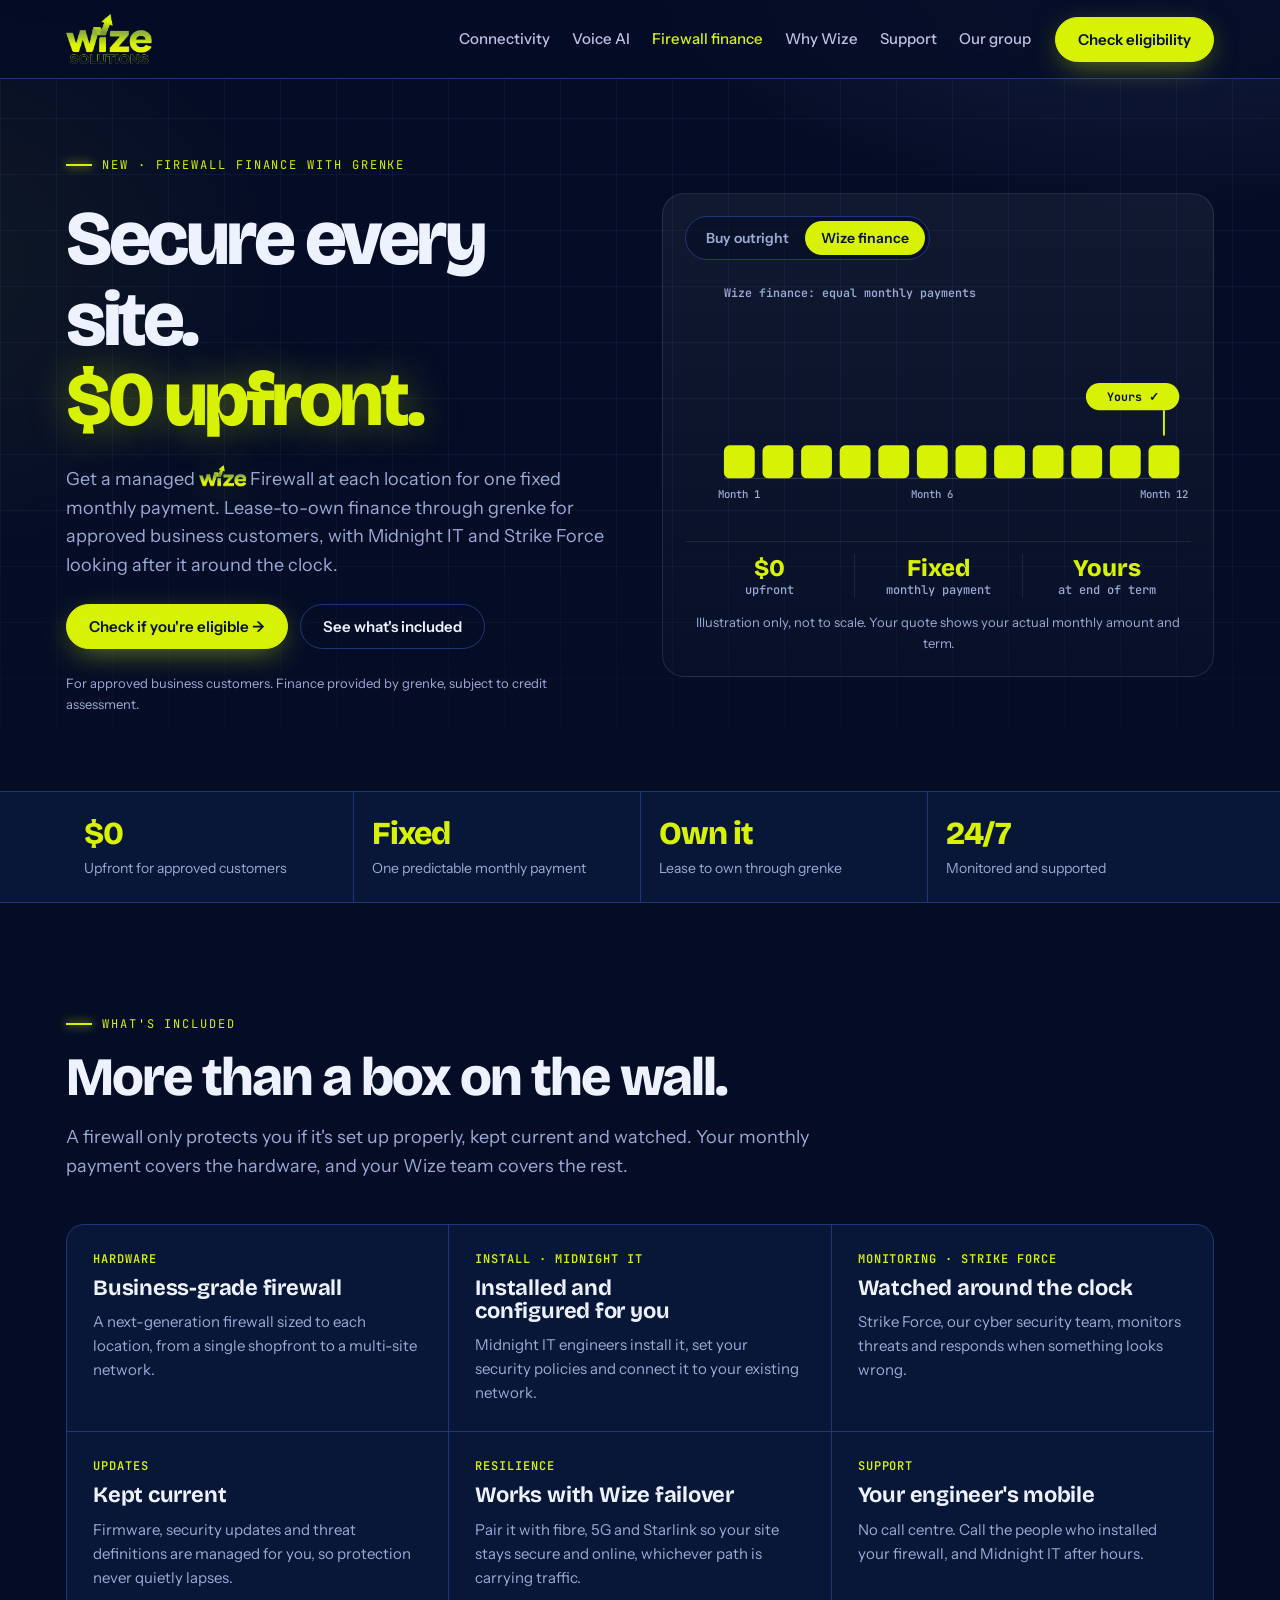
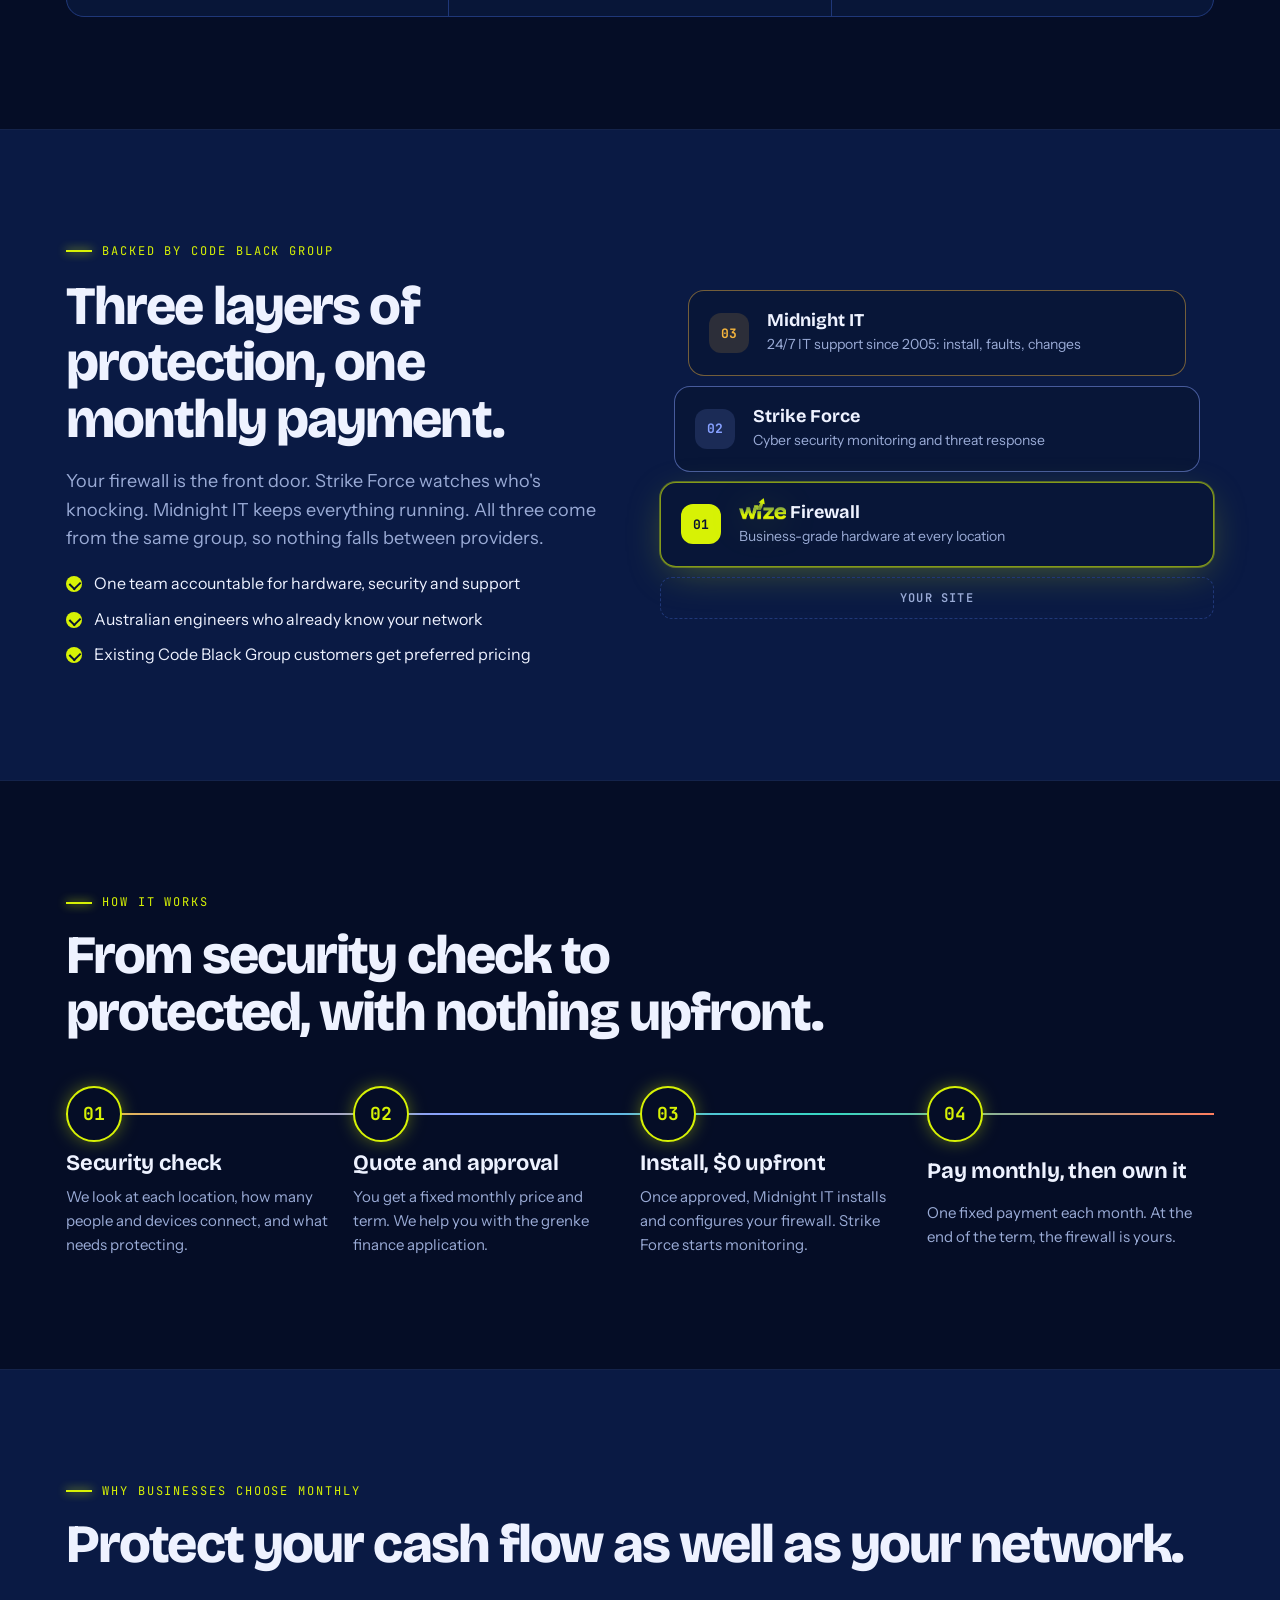
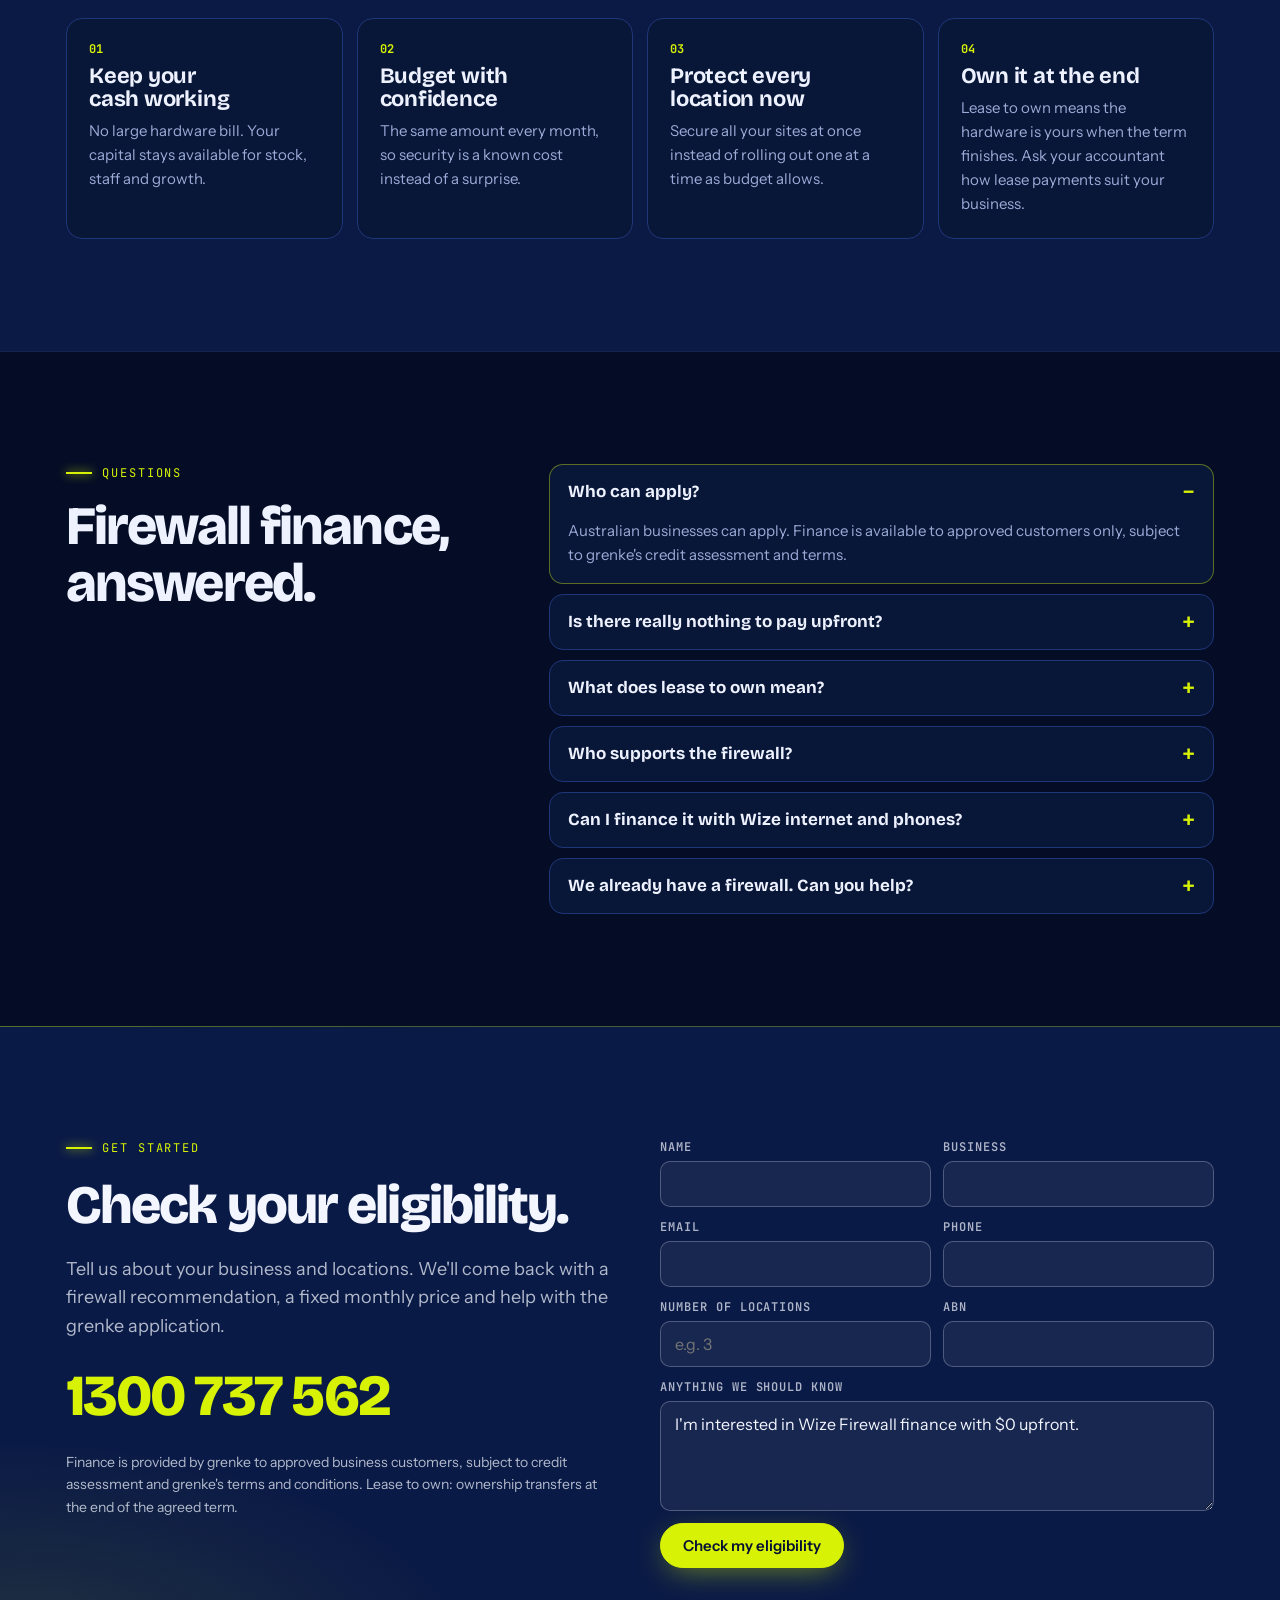
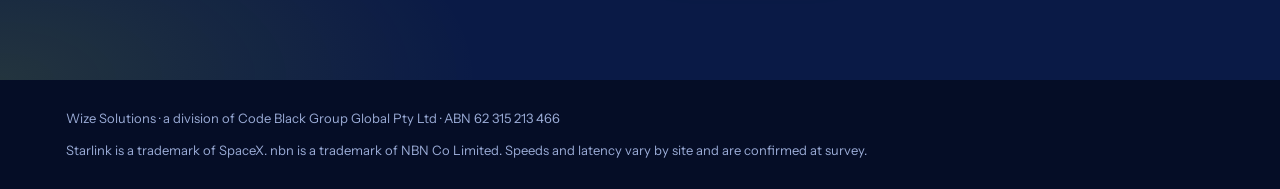
==== commit 5ef68987: "Firewall label above the wall; text and alignment pass - Wize Firewall label moved above the brick w" ====
--- a/firewall-finance.html
+++ b/firewall-finance.html
@@ -569,8 +569,13 @@
 @keyframes coreGlow{from{opacity:.85}to{opacity:1;filter:brightness(1.25)}}
 .fw-halo{transform-box:fill-box;transform-origin:center;animation:halo2 2.2s ease-in-out infinite alternate}
 @keyframes halo2{from{opacity:.75;transform:scale(.95)}to{opacity:1;transform:scale(1.06)}}
-@media (max-width:600px){.nlab.fire{font-size:14px;transform:translate(10px,20px)}}
+.fwlab{transform-box:fill-box;transform-origin:center}
+@media (max-width:600px){.fwlab{transform:scale(1.22)}}
 @media (prefers-reduced-motion:reduce){.fl,.fw-core,.fw-halo{animation:none}}
+/* alignment pass */
+.net .net-head{justify-content:center}
+.contact .eyebrow{color:var(--lime)!important}
+.hero-tags,.paths-key{align-items:center}
 /* contact */
 .contact{background:radial-gradient(800px 400px at 0% 100%,rgba(215,242,5,.12),transparent 60%),var(--navy);color:#f3f6ff;--bg:#f3f6ff;--ink:var(--navy);border-top:1px solid rgba(215,242,5,.3)}
 .contact .wrap{display:grid;grid-template-columns:1fr 1fr;gap:40px}
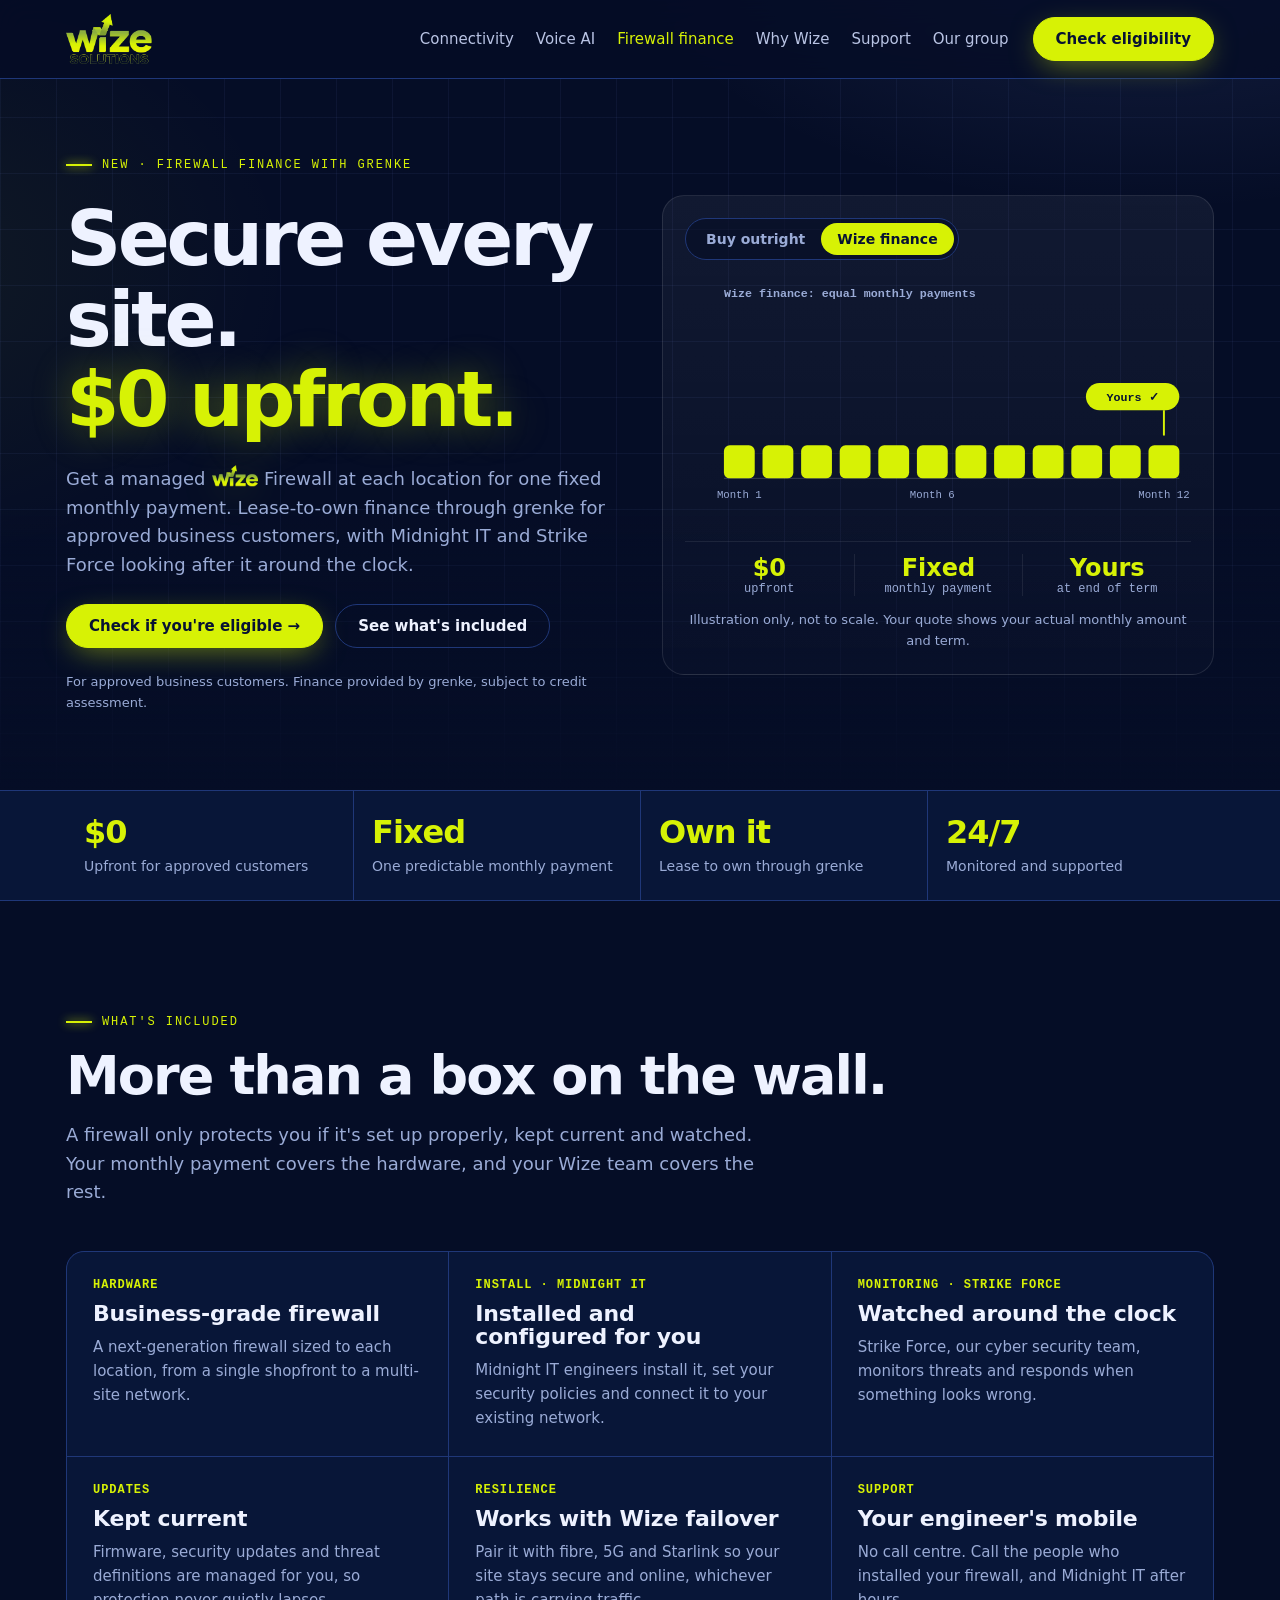
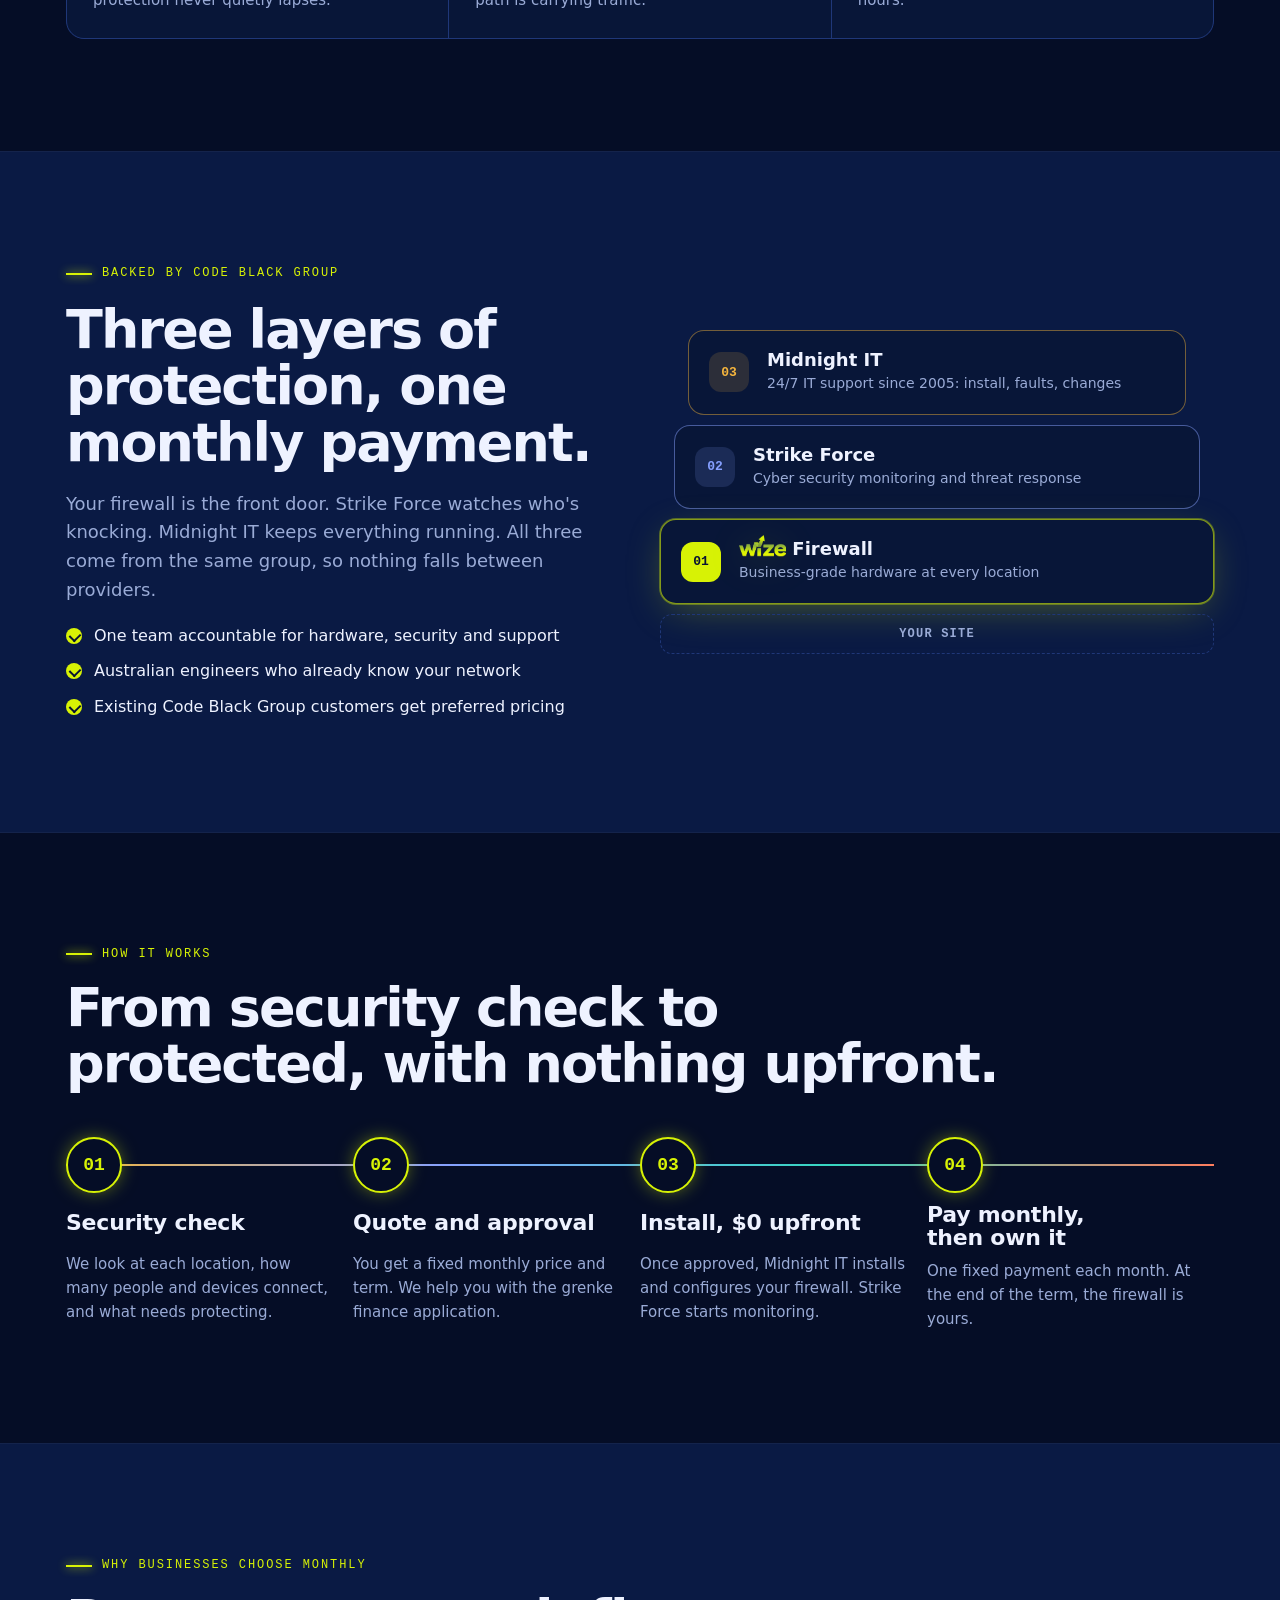
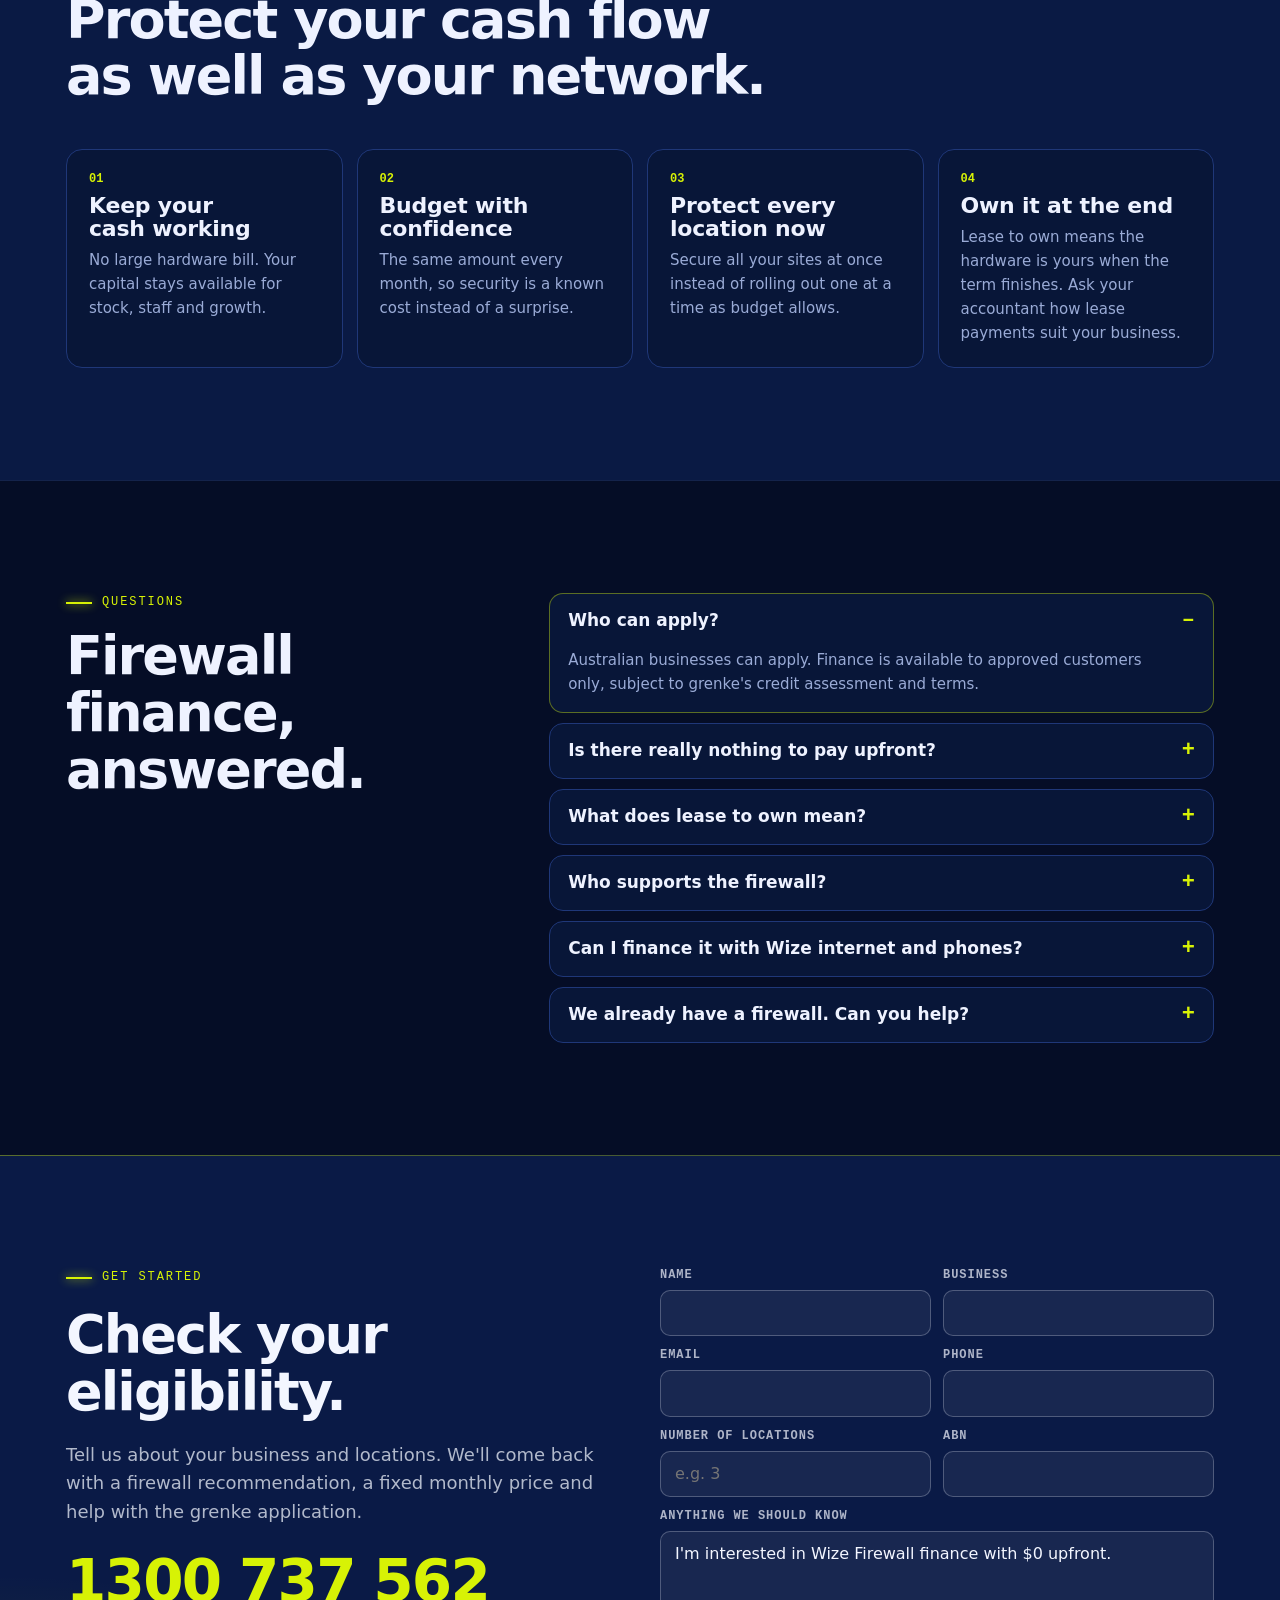
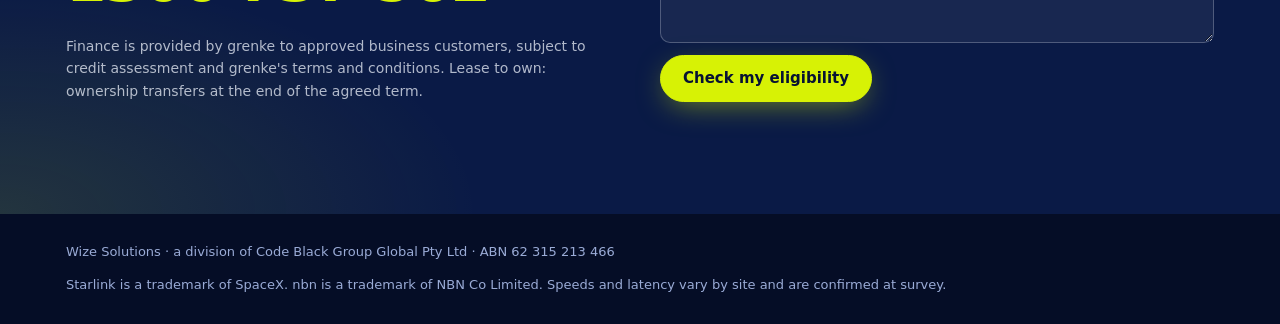
==== commit 221cb624: "Security: CSP with hashed inline scripts, referrer policy, anti-framing guard Co-Authored-By: Claude" ====
--- a/firewall-finance.html
+++ b/firewall-finance.html
@@ -3,6 +3,11 @@
 <head>
 <meta charset="utf-8">
 <meta name="viewport" content="width=device-width,initial-scale=1,viewport-fit=cover">
+<!-- security:start -->
+<meta http-equiv="Content-Security-Policy" content="default-src 'self'; script-src 'self' 'sha256-bbcRSy3j8CuS71B1im5mYsJWRyZFik40xyMlHuVNSDo='; style-src 'self' 'unsafe-inline' https://fonts.googleapis.com; font-src 'self' data: https://fonts.gstatic.com; img-src 'self' data: blob:; media-src 'self' blob:; connect-src 'self'; worker-src 'self' blob:; frame-src 'none'; object-src 'none'; base-uri 'self'; form-action 'self' mailto:; upgrade-insecure-requests">
+<meta name="referrer" content="strict-origin-when-cross-origin">
+<script src="assets/guard.js"></script>
+<!-- security:end -->
 <meta name="description" content="Wize Firewall finance: a managed business firewall for one fixed monthly payment, $0 upfront, lease to own through grenke for approved customers. Backed by Midnight IT and Strike Force.">
 <meta name="theme-color" content="#050d26">
 <style>:root{padding-top:env(safe-area-inset-top,0px);padding-bottom:env(safe-area-inset-bottom,0px)}body{margin:0}img{max-width:100%}[hidden]{display:none!important}html{scroll-behavior:smooth;scroll-padding-top:84px}</style>
@@ -576,6 +581,12 @@
 .net .net-head{justify-content:center}
 .contact .eyebrow{color:var(--lime)!important}
 .hero-tags,.paths-key{align-items:center}
+.inode{white-space:nowrap}
+@media (min-width:721px) and (max-width:1200px){
+  .ichain .inode{padding:10px 9px;font-size:13px}
+  .ilink{min-width:10px}.ilink.bad{min-width:30px}.ilink.good{max-width:40px}
+  .inode.big strong{font-size:15px}
+}
 /* contact */
 .contact{background:radial-gradient(800px 400px at 0% 100%,rgba(215,242,5,.12),transparent 60%),var(--navy);color:#f3f6ff;--bg:#f3f6ff;--ink:var(--navy);border-top:1px solid rgba(215,242,5,.3)}
 .contact .wrap{display:grid;grid-template-columns:1fr 1fr;gap:40px}
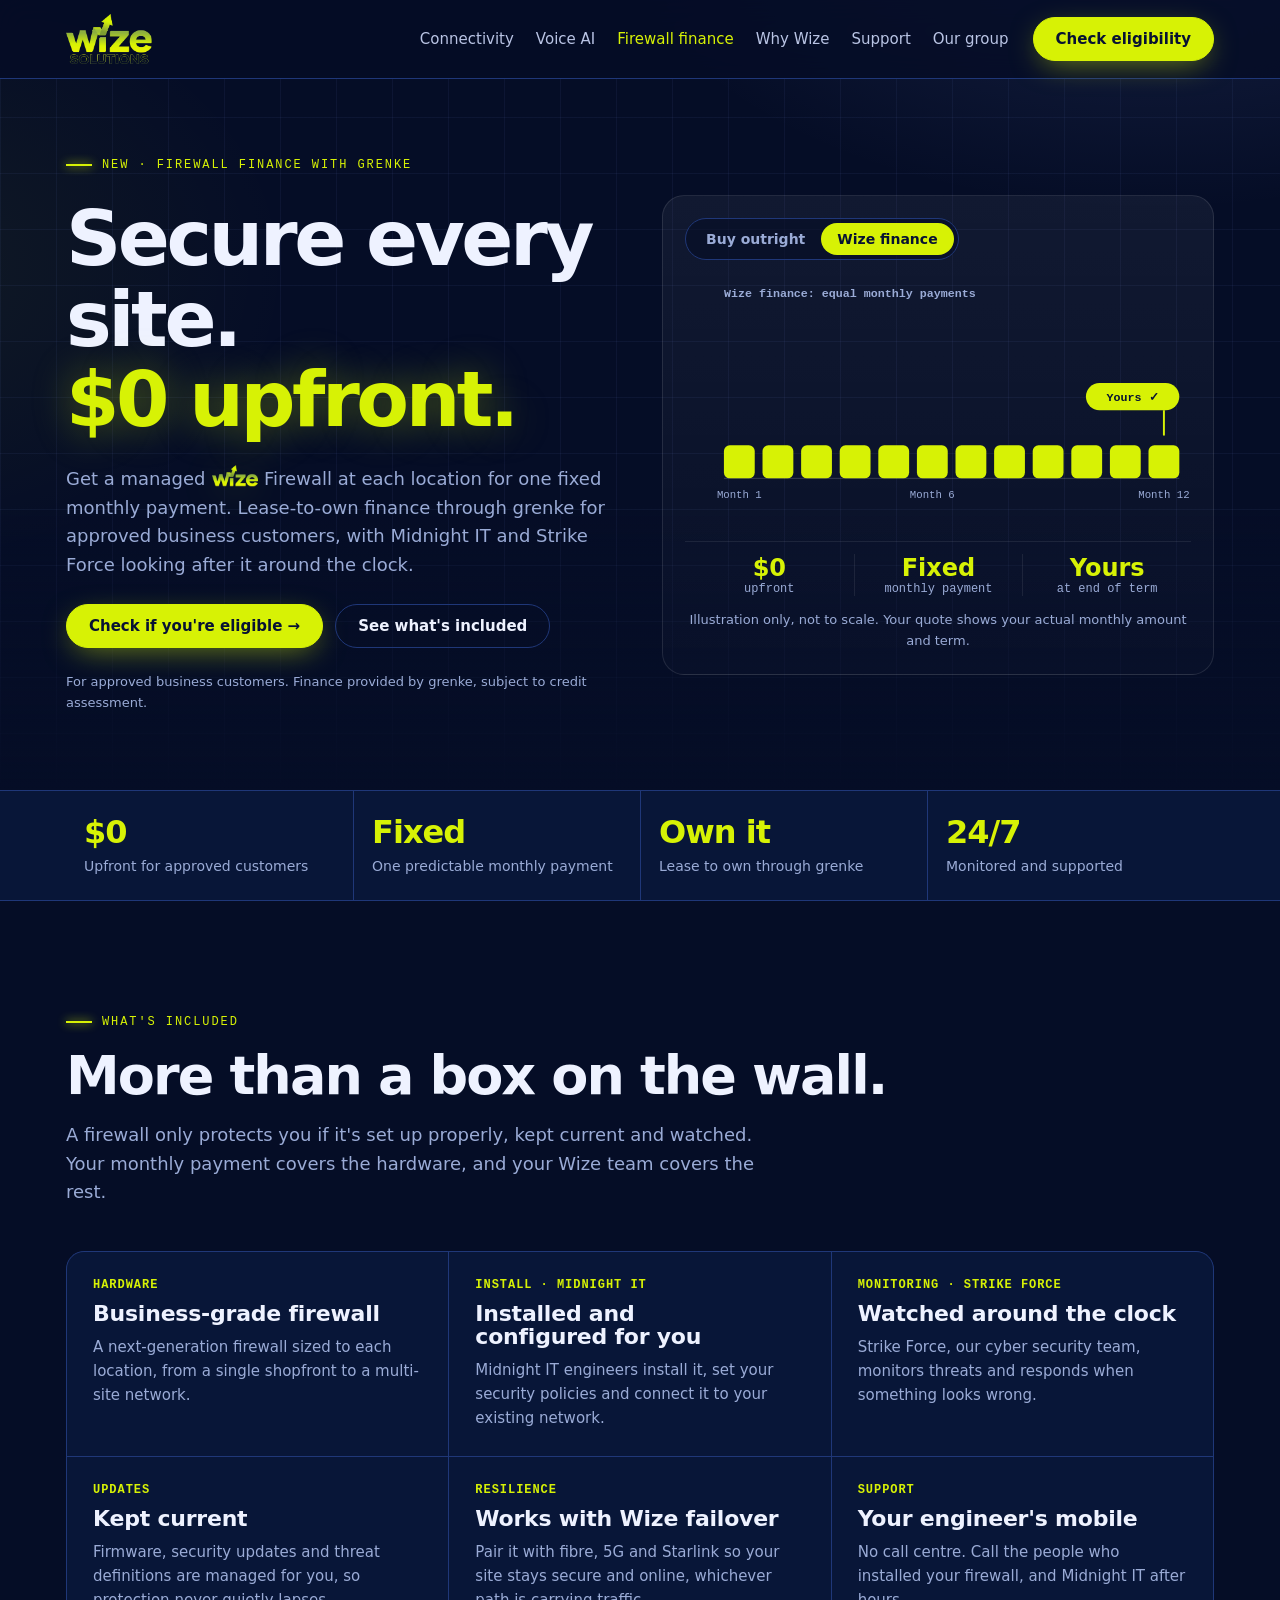
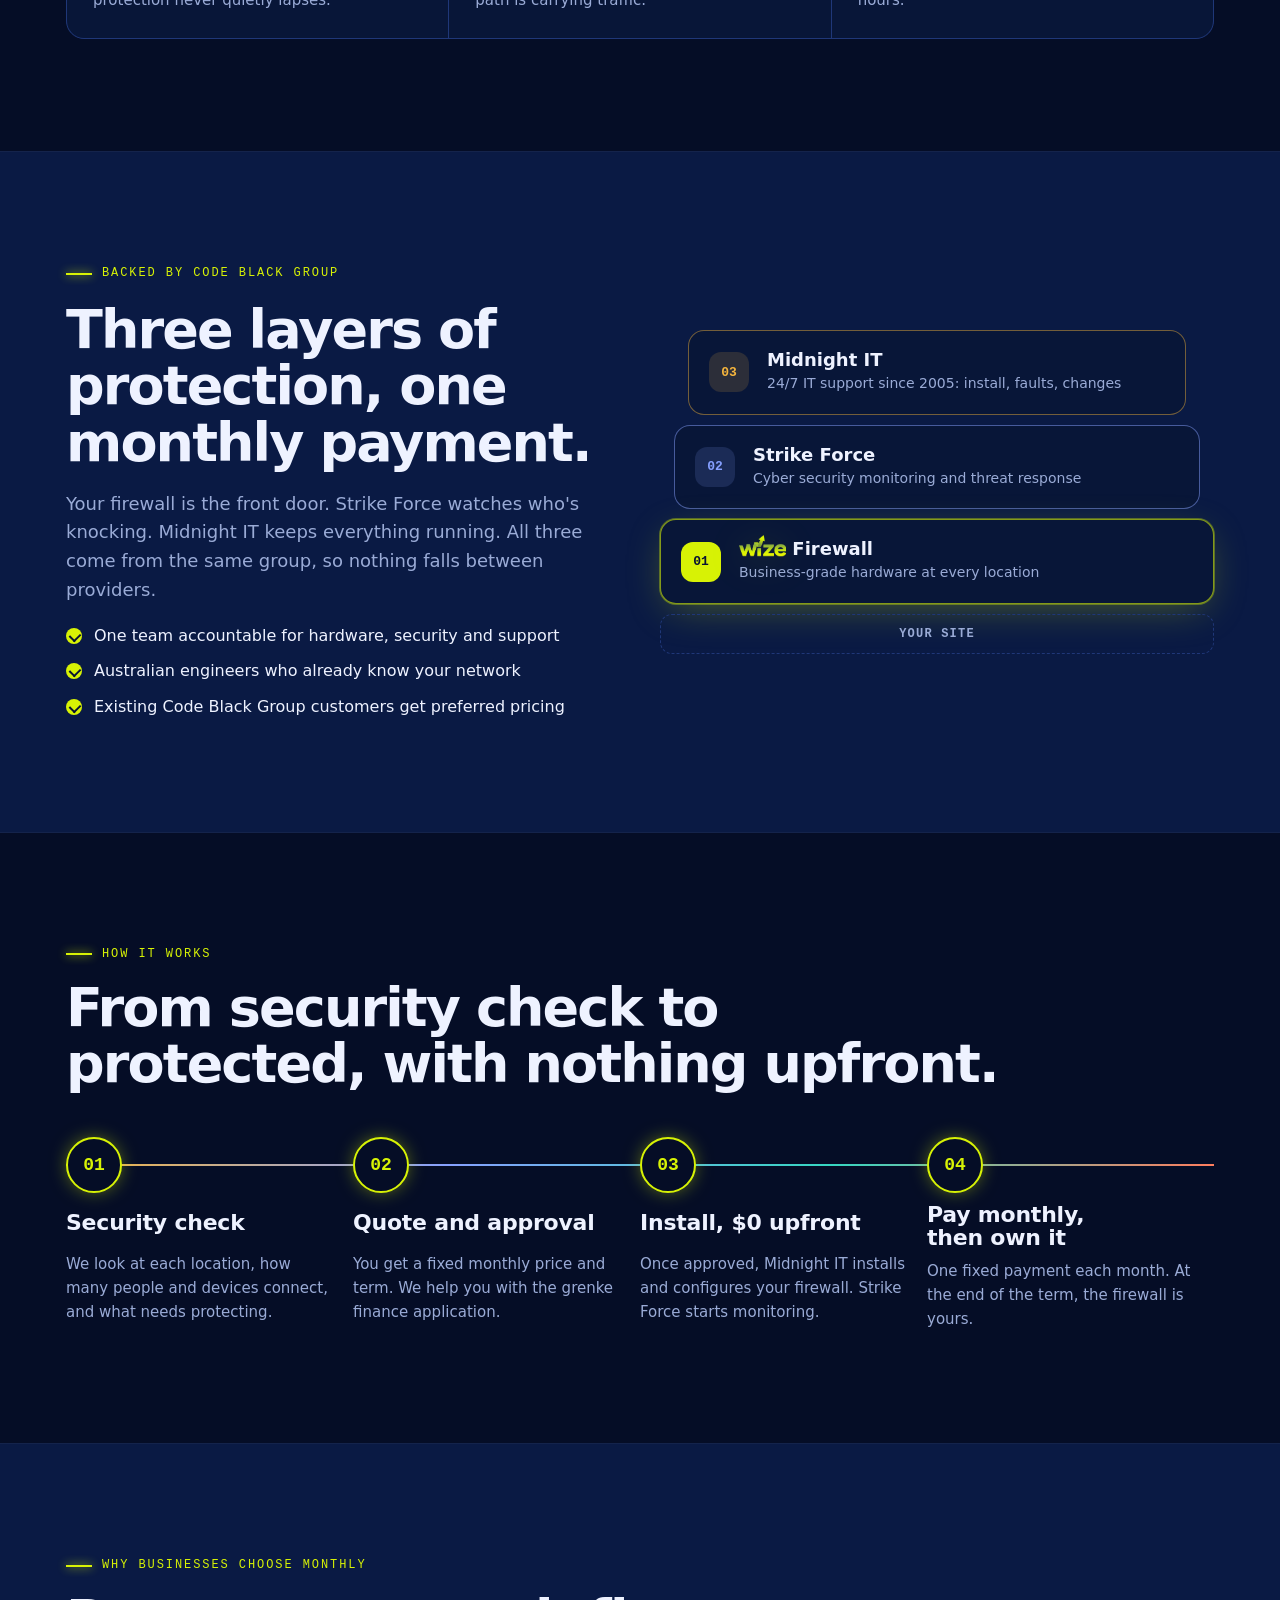
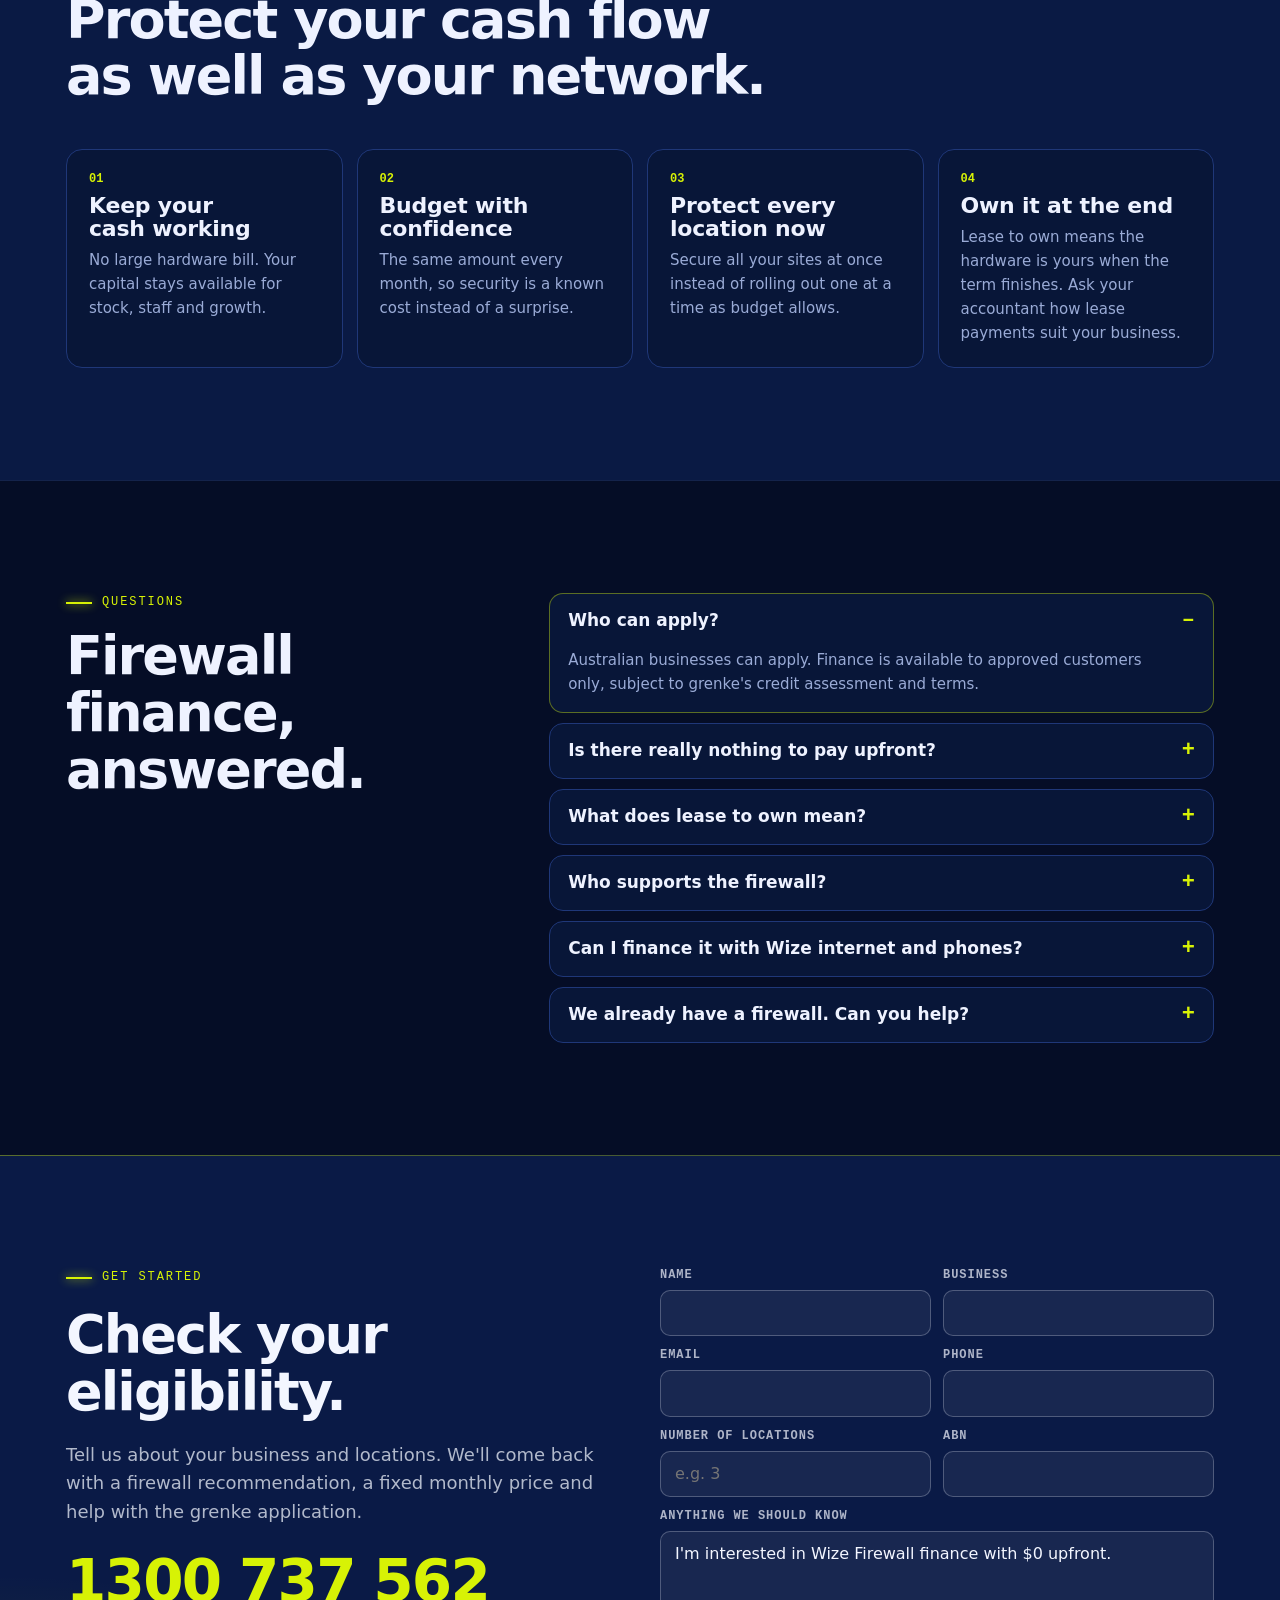
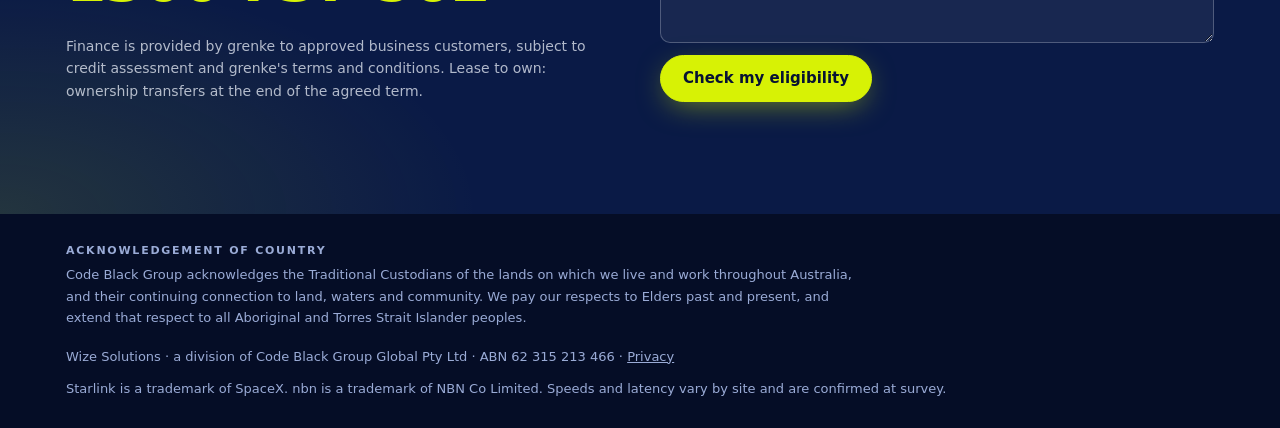
==== commit 3e2631a5: "Privacy policy page and Acknowledgement of Country Co-Authored-By: Claude Opus 5.5 <noreply@anthropi" ====
--- a/firewall-finance.html
+++ b/firewall-finance.html
@@ -791,7 +791,8 @@
 
 <footer>
   <div class="wrap">
-    <span>Wize Solutions · a division of Code Black Group Global Pty Ltd · ABN 62 315 213 466</span>
+    <p class="aoc" style="flex-basis:100%;max-width:96ch;margin:0 0 6px;line-height:1.65"><b style="display:block;margin-bottom:4px;font-size:11px;letter-spacing:.16em;text-transform:uppercase">Acknowledgement of Country</b>Code Black Group acknowledges the Traditional Custodians of the lands on which we live and work throughout Australia, and their continuing connection to land, waters and community. We pay our respects to Elders past and present, and extend that respect to all Aboriginal and Torres Strait Islander peoples.</p>
+    <span>Wize Solutions · a division of Code Black Group Global Pty Ltd · ABN 62 315 213 466 · <a href="privacy.html" style="color:inherit">Privacy</a></span>
     <span>Starlink is a trademark of SpaceX. nbn is a trademark of NBN Co Limited. Speeds and latency vary by site and are confirmed at survey.</span>
   </div>
 </footer>
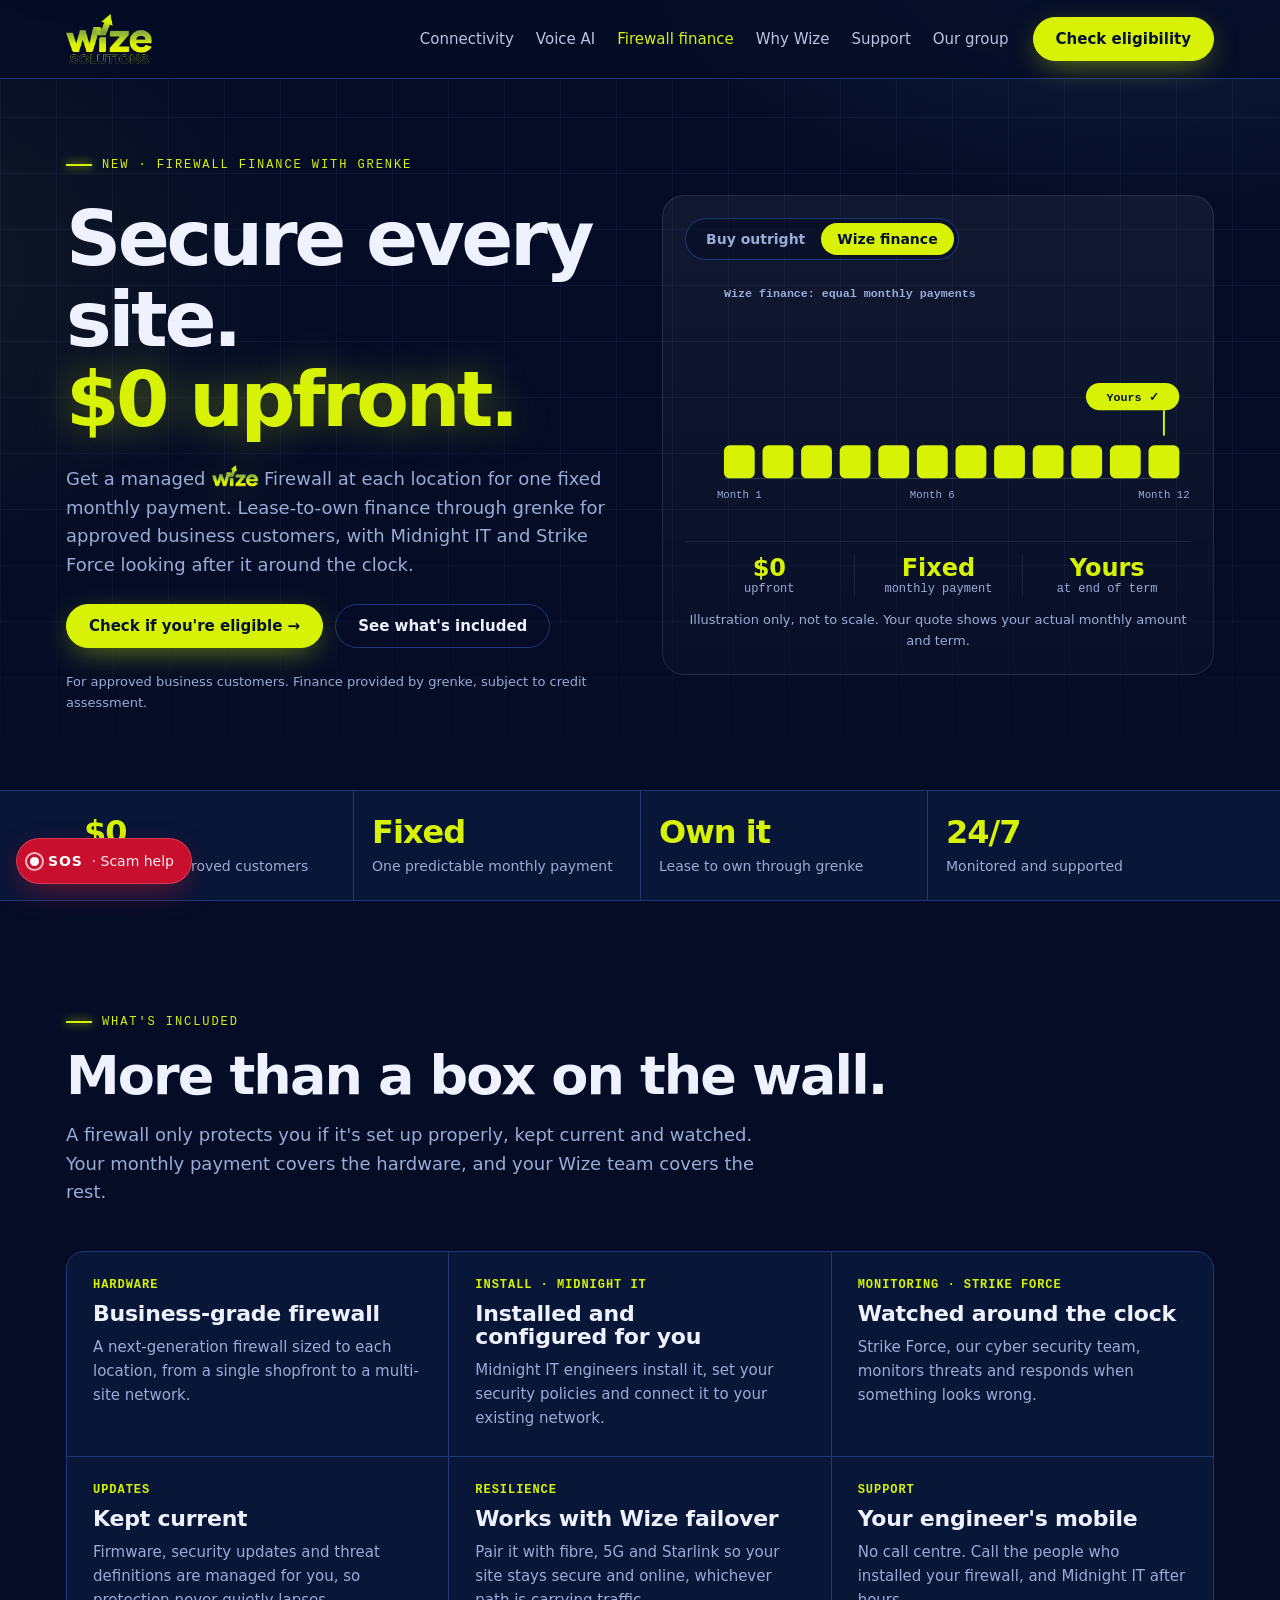
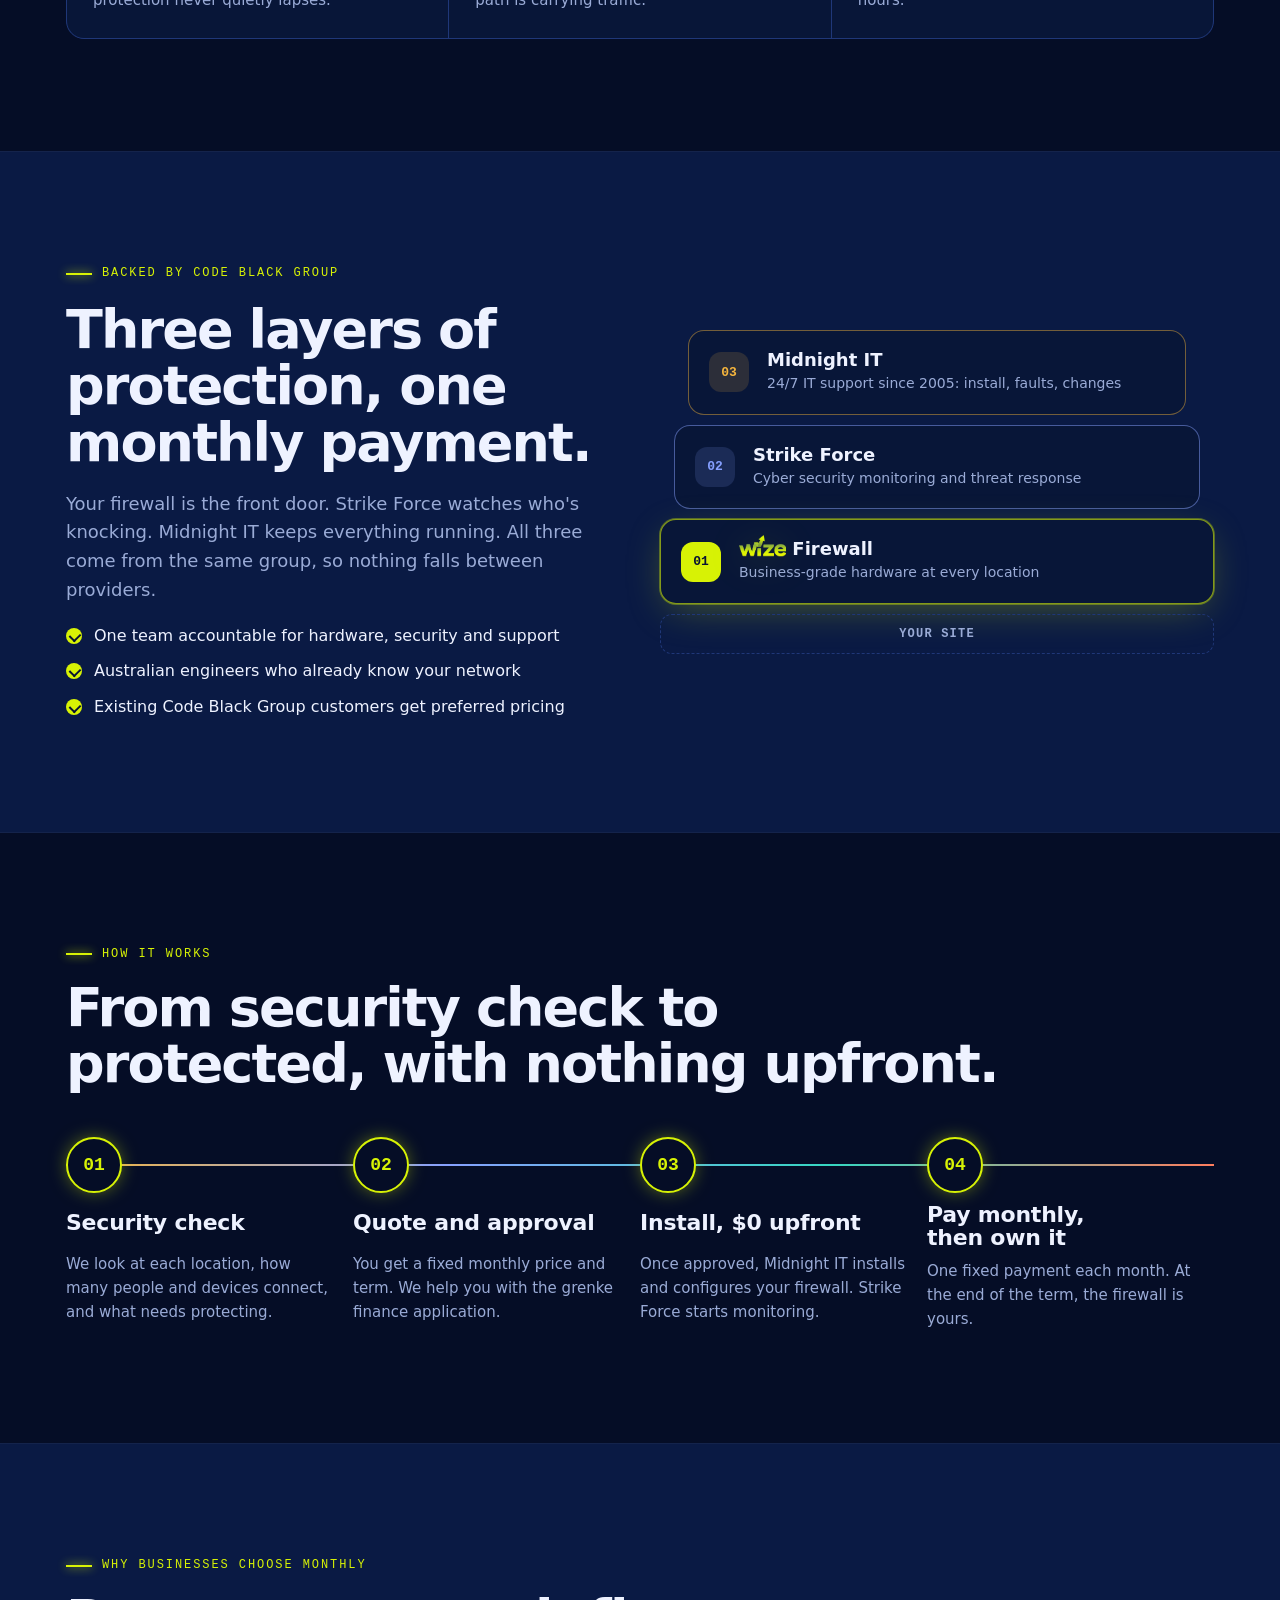
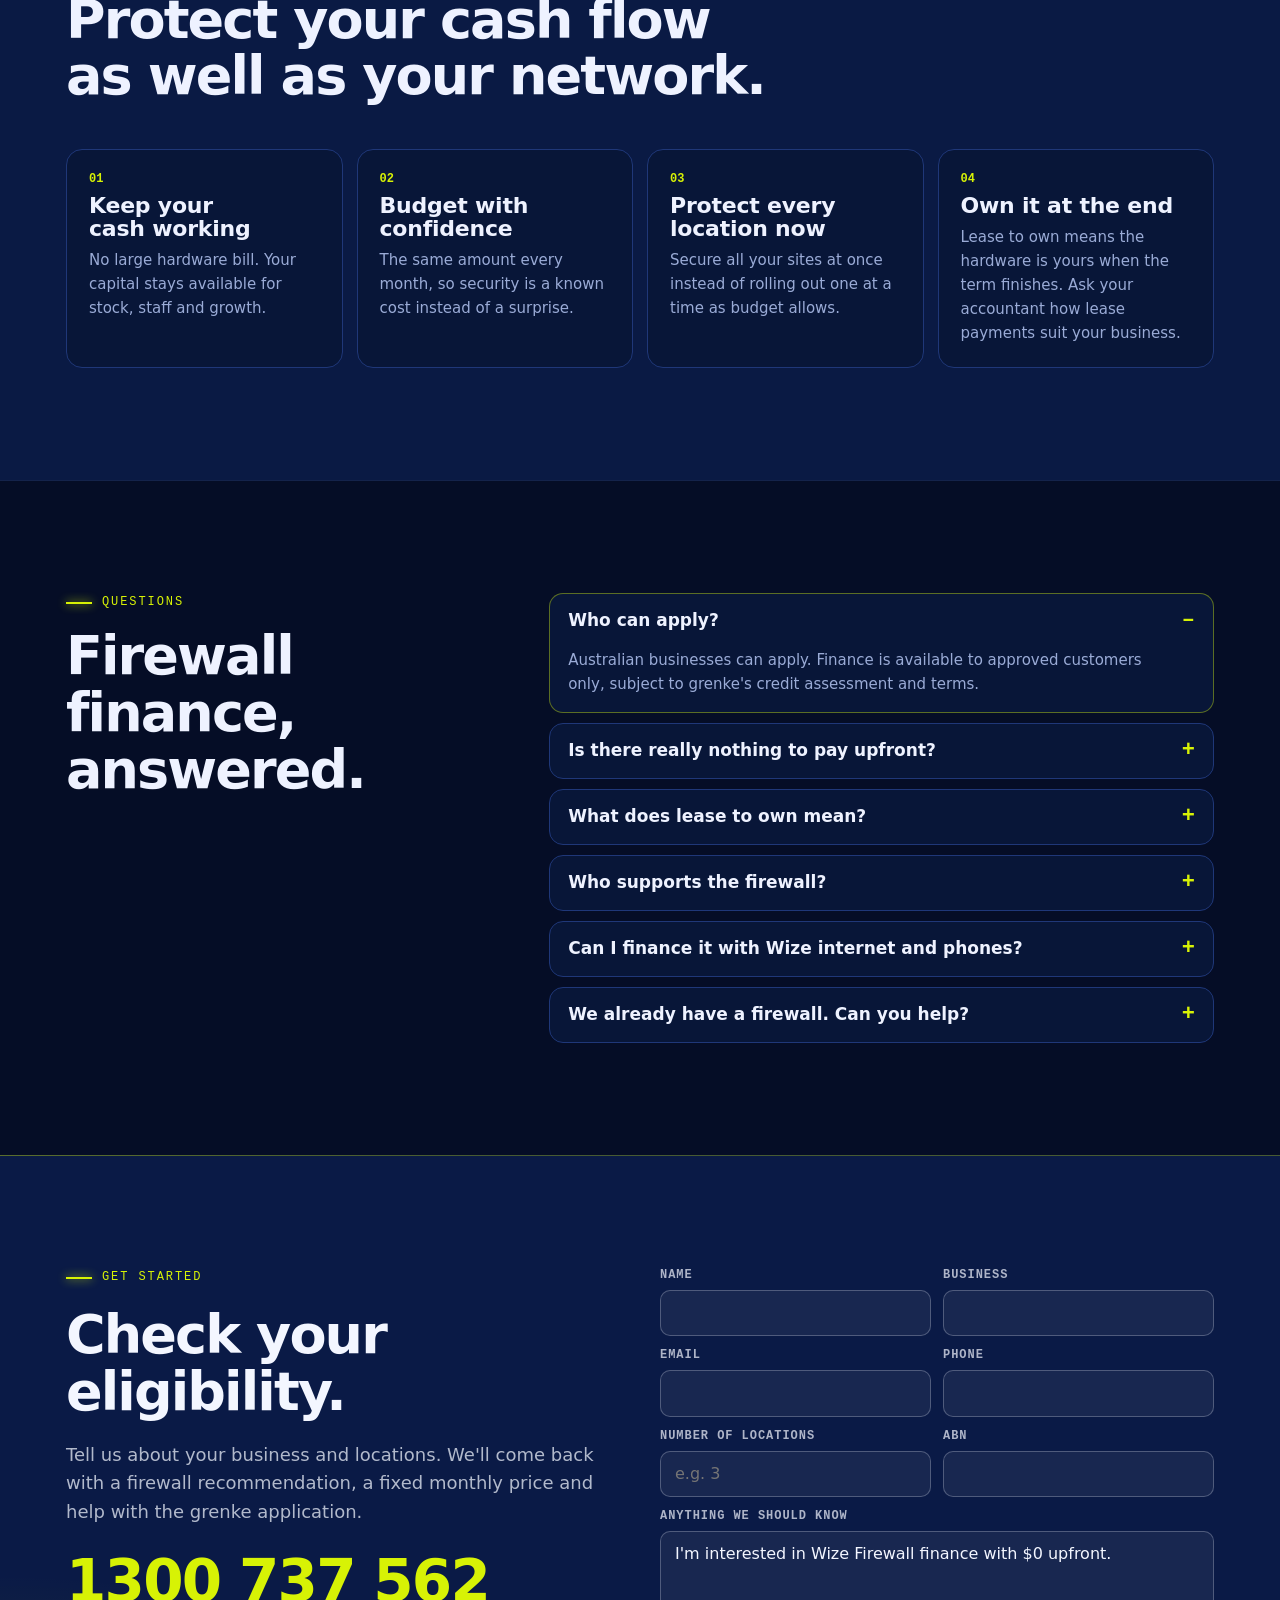
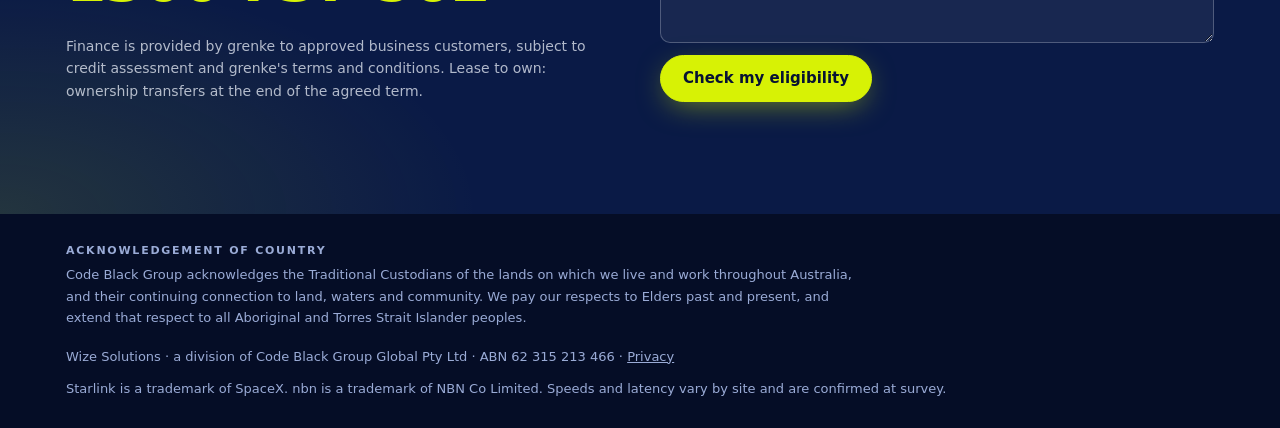
==== commit e81c1a0a: "Add Golden Shield SOS scam-help button and panel Co-Authored-By: Claude Opus 5.5 <noreply@anthropic." ====
--- a/firewall-finance.html
+++ b/firewall-finance.html
@@ -4,7 +4,7 @@
 <meta charset="utf-8">
 <meta name="viewport" content="width=device-width,initial-scale=1,viewport-fit=cover">
 <!-- security:start -->
-<meta http-equiv="Content-Security-Policy" content="default-src 'self'; script-src 'self' 'sha256-bbcRSy3j8CuS71B1im5mYsJWRyZFik40xyMlHuVNSDo='; style-src 'self' 'unsafe-inline' https://fonts.googleapis.com; font-src 'self' data: https://fonts.gstatic.com; img-src 'self' data: blob:; media-src 'self' blob:; connect-src 'self'; worker-src 'self' blob:; frame-src 'none'; object-src 'none'; base-uri 'self'; form-action 'self' mailto:; upgrade-insecure-requests">
+<meta http-equiv="Content-Security-Policy" content="default-src 'self'; script-src 'self' 'sha256-bbcRSy3j8CuS71B1im5mYsJWRyZFik40xyMlHuVNSDo='; style-src 'self' 'unsafe-inline' https://fonts.googleapis.com; font-src 'self' data: https://fonts.gstatic.com; img-src 'self' data: blob:; media-src 'self' blob:; connect-src 'self' https://golden-shield.onrender.com; worker-src 'self' blob:; frame-src 'none'; object-src 'none'; base-uri 'self'; form-action 'self' mailto:; upgrade-insecure-requests">
 <meta name="referrer" content="strict-origin-when-cross-origin">
 <script src="assets/guard.js"></script>
 <!-- security:end -->
@@ -606,6 +606,7 @@
 footer{padding-block:28px;font-size:13px;color:var(--muted)}
 footer .wrap{display:flex;flex-wrap:wrap;gap:12px 28px;justify-content:space-between}
 </style>
+<link rel="stylesheet" href="assets/sos/sos.css?v=1">
 </head>
 <body>
 <header class="top">
@@ -864,5 +865,64 @@
 });
 
 </script>
+<a class="sos-fab" href="#scam-help" data-scam-help aria-label="SOS: been scammed? Get help now"><i aria-hidden="true"></i>SOS<span> · Scam help</span></a>
+<dialog class="sh" id="sh" aria-labelledby="sh-t">
+  <span class="sh-fr" aria-hidden="true"><i></i><i></i><i></i><i></i></span>
+  <div class="sh-hd">
+    <span class="sh-badge"><svg width="20" height="20" viewBox="0 0 24 24" aria-hidden="true"><path d="M12 2l8 3v6c0 5-3.4 9.4-8 11-4.6-1.6-8-6-8-11V5l8-3z" fill="none" stroke="currentColor" stroke-width="1.8"/><path d="M8.5 12l2.5 2.5 4.5-5" fill="none" stroke="currentColor" stroke-width="1.8" stroke-linecap="round" stroke-linejoin="round"/></svg></span>
+    <div class="sh-ttl"><span class="sh-k hudt"><b></b>SOS // Golden Shield</span><h2 id="sh-t">Been scammed? We&rsquo;ve got you.</h2></div>
+    <button class="sh-x" id="sh-x" type="button" aria-label="Close scam help"><svg width="14" height="14" viewBox="0 0 14 14" aria-hidden="true"><path d="M2 2l10 10M12 2L2 12" stroke="currentColor" stroke-width="1.6" stroke-linecap="round"/></svg></button>
+  </div>
+  <div class="sh-body">
+    <section class="sh-blk">
+      <p class="sh-lab hudt"><span>01</span>Act now</p>
+      <div class="sh-quick">
+        <div class="sh-q urgent"><span class="ic"><svg width="18" height="18" viewBox="0 0 24 24" aria-hidden="true"><rect x="2.5" y="5.5" width="19" height="13" rx="2" fill="none" stroke="currentColor" stroke-width="1.6"/><path d="M2.5 10h19" stroke="currentColor" stroke-width="1.6"/></svg></span><div><b>Call your bank or card provider</b><span>Use the number on the back of your card. Ask them to stop payments and freeze cards.</span></div></div>
+        <a class="sh-q" href="tel:1300737562"><span class="ic"><svg width="18" height="18" viewBox="0 0 24 24" aria-hidden="true"><path d="M12 2l8 3v6c0 5-3.4 9.4-8 11-4.6-1.6-8-6-8-11V5l8-3z" fill="none" stroke="currentColor" stroke-width="1.6"/></svg></span><div><b>Code Black Group</b><span>Lock down devices, email and accounts</span></div><span class="tel">1300 737 562</span></a>
+        <a class="sh-q" href="tel:1800595160"><span class="ic"><svg width="18" height="18" viewBox="0 0 24 24" aria-hidden="true"><rect x="3" y="4.5" width="18" height="15" rx="2" fill="none" stroke="currentColor" stroke-width="1.6"/><circle cx="9" cy="11" r="2.2" fill="none" stroke="currentColor" stroke-width="1.5"/><path d="M5.8 16.5c.6-1.7 1.8-2.5 3.2-2.5s2.6.8 3.2 2.5M14 9.5h4M14 13h4" stroke="currentColor" stroke-width="1.5" stroke-linecap="round"/></svg></span><div><b>IDCARE</b><span>Free help if ID documents were shared</span></div><span class="tel">1800 595 160</span></a>
+        <a class="sh-q" href="https://www.cyber.gov.au/" target="_blank" rel="noopener noreferrer"><span class="ic"><svg width="18" height="18" viewBox="0 0 24 24" aria-hidden="true"><path d="M5 21V4M5 4h11l-2 4 2 4H5" fill="none" stroke="currentColor" stroke-width="1.6" stroke-linejoin="round"/></svg></span><div><b>Report it</b><span>ReportCyber at cyber.gov.au, and Scamwatch</span></div><span class="tel">Open <svg width="10" height="10" viewBox="0 0 10 10" aria-hidden="true" style="display:inline"><path d="M3 1h6v6M9 1L1 9" fill="none" stroke="currentColor" stroke-width="1.4"/></svg></span></a>
+      </div>
+    </section>
+    <section class="sh-blk">
+      <p class="sh-lab hudt"><span>02</span>Ask Golden Shield AI</p>
+      <p class="sh-intro">Tell us what happened and get clear next steps for your situation.</p>
+      <div class="sh-chips" id="sh-chips">
+        <button type="button">I gave my bank or card details</button>
+        <button type="button">I sent money to someone</button>
+        <button type="button">Someone accessed my computer</button>
+        <button type="button">I clicked a link in a message</button>
+        <button type="button">My email or social account was taken</button>
+      </div>
+      <div class="sh-log" id="sh-log" aria-live="polite"></div>
+      <form class="sh-form" id="sh-form">
+        <label for="sh-in" class="sh-sr">Describe what happened</label>
+        <textarea id="sh-in" rows="2" maxlength="800" placeholder="Describe what happened&hellip;"></textarea>
+        <button class="sh-send" id="sh-send" type="submit" aria-label="Send"><svg width="18" height="18" viewBox="0 0 24 24" aria-hidden="true"><path d="M4 12h14M13 6l6 6-6 6" fill="none" stroke="currentColor" stroke-width="2" stroke-linecap="round" stroke-linejoin="round"/></svg></button>
+      </form>
+      <p class="sh-fine">AI guidance only, not legal or financial advice. Never share card numbers, passwords or codes here. In danger? Call 000.</p>
+    </section>
+    <section class="sh-blk">
+      <p class="sh-lab hudt"><span>03</span>Talk to a person</p>
+      <details class="sh-cb">
+        <summary><span>Request an urgent call back</span><i aria-hidden="true"></i></summary>
+        <form id="sh-cbf" novalidate>
+          <p>Our team is alerted straight away and will call you as soon as possible.</p>
+          <input class="hp" id="sh-hp" name="website" tabindex="-1" autocomplete="off" aria-hidden="true">
+          <div class="sh-row">
+            <div><label for="sh-name">Your name</label><input id="sh-name" maxlength="80" autocomplete="name"></div>
+            <div><label for="sh-phone">Phone number</label><input id="sh-phone" type="tel" maxlength="20" autocomplete="tel"></div>
+          </div>
+          <label for="sh-when">Best time to call <em>(optional)</em></label><input id="sh-when" maxlength="60" placeholder="e.g. Now, or after 3pm">
+          <label for="sh-what">What happened? <em>(optional, no card numbers)</em></label><textarea id="sh-what" maxlength="600"></textarea>
+          <button class="sh-btn" type="submit">Call me back</button>
+          <p id="sh-cbmsg" aria-live="polite"></p>
+        </form>
+      </details>
+    </section>
+    <div class="sh-links"><a href="https://www.scamwatch.gov.au/" target="_blank" rel="noopener noreferrer">Scamwatch</a><a href="https://www.cyber.gov.au/" target="_blank" rel="noopener noreferrer">cyber.gov.au</a><a href="https://moneysmart.gov.au/" target="_blank" rel="noopener noreferrer">Moneysmart</a></div>
+  </div>
+</dialog>
+
+<script src="assets/sos/sos.js?v=1" defer></script>
 </body>
 </html>
--- a/assets/sos/sos.css
+++ b/assets/sos/sos.css
@@ -0,0 +1,128 @@
+/* Golden Shield SOS: floating button + scam-help panel (shared across Code Black Group websites) */
+dialog.sh{--void:#05060A;--deep:#0A0D14;--ink:#EEF2F7;--muted:#9AA4B2;--dim:#5E6876;--gold:#D8B45F;--gold-hi:#F1D99A;--syn:#7FE3FF;--line:rgba(127,227,255,.14);--line2:rgba(255,255,255,.08);--hud:"Inter",system-ui,-apple-system,"Segoe UI",sans-serif;--sans:"Inter",system-ui,-apple-system,"Segoe UI",sans-serif}
+.sos-fab{position:fixed;left:16px;bottom:16px;z-index:9990;display:inline-flex;align-items:center;gap:9px;min-height:46px;padding:0 18px 0 14px;border-radius:999px;background:#C8102E;color:#fff!important;font:700 14px/1 Inter,system-ui,-apple-system,"Segoe UI",sans-serif;letter-spacing:.06em;text-decoration:none!important;box-shadow:0 10px 30px -8px rgba(200,16,46,.6),0 0 0 1px rgba(255,255,255,.18) inset;transition:transform .2s,box-shadow .2s}
+.sos-fab:hover,.sos-fab:focus-visible{transform:translateY(-2px);box-shadow:0 14px 34px -8px rgba(200,16,46,.75),0 0 0 1px rgba(255,255,255,.3) inset}
+.sos-fab:focus-visible{outline:2px solid #fff;outline-offset:3px}
+.sos-fab i{position:relative;width:9px;height:9px;border-radius:50%;background:#fff;flex:none}
+.sos-fab i::after{content:"";position:absolute;inset:-5px;border-radius:50%;border:2px solid rgba(255,255,255,.7);animation:sosFab 1.8s ease-out infinite}
+.sos-fab span{font-weight:500;letter-spacing:0;opacity:.92}
+@keyframes sosFab{0%{transform:scale(.5);opacity:1}100%{transform:scale(1.6);opacity:0}}
+@media (max-width:560px){.sos-fab{left:12px;bottom:12px;min-height:44px;padding:0 15px 0 12px}.sos-fab span{display:none}}
+@media (prefers-reduced-motion:reduce){.sos-fab i::after{animation:none}.sos-fab{transition:none}}
+@media print{.sos-fab{display:none}}
+dialog.sh{--sh-pad:30px;position:fixed;inset:0 0 0 auto;margin:0;width:min(480px,100vw);max-width:100vw;height:100%;max-height:100dvh;padding:0;border:0;
+  border-left:1px solid var(--line,rgba(127,227,255,.14));color:var(--ink,#EEF2F7);font:400 15px/1.55 var(--sans,system-ui);overflow:hidden;
+  background:radial-gradient(120% 50% at 100% 0,rgba(239,68,68,.10),transparent 60%),radial-gradient(90% 40% at 0 100%,rgba(127,227,255,.07),transparent 70%),var(--deep,#0A0D14);
+  box-shadow:-40px 0 90px rgba(0,0,0,.65)}
+dialog.sh[open]{display:flex;flex-direction:column;animation:shIn .32s cubic-bezier(.2,.7,.2,1)}
+@keyframes shIn{from{transform:translateX(36px);opacity:0}to{transform:none;opacity:1}}
+dialog.sh::backdrop{background:rgba(3,4,8,.62);-webkit-backdrop-filter:blur(4px);backdrop-filter:blur(4px)}
+@media (prefers-reduced-motion:reduce){dialog.sh[open]{animation:none}}
+.sh-sr{position:absolute!important;width:1px;height:1px;overflow:hidden;clip:rect(0 0 0 0);white-space:nowrap}
+
+/* HUD corner marks, as on the hero */
+.sh-fr{position:absolute;inset:10px;pointer-events:none;z-index:2}
+.sh-fr i{position:absolute;width:16px;height:16px;border:1px solid rgba(127,227,255,.45)}
+.sh-fr i:nth-child(1){left:0;top:0;border-right:0;border-bottom:0}.sh-fr i:nth-child(2){right:0;top:0;border-left:0;border-bottom:0}
+.sh-fr i:nth-child(3){left:0;bottom:0;border-right:0;border-top:0}.sh-fr i:nth-child(4){right:0;bottom:0;border-left:0;border-top:0}
+
+.sh-hd{position:relative;display:flex;align-items:center;gap:14px;padding:calc(20px + env(safe-area-inset-top)) var(--sh-pad) 18px;border-bottom:1px solid var(--line2,rgba(255,255,255,.08));flex:none}
+.sh-badge{display:grid;place-items:center;width:44px;height:44px;border-radius:12px;flex:none;color:#1A1205;
+  background:linear-gradient(160deg,var(--gold-hi,#F1D99A),var(--gold,#D8B45F) 55%,#A9802F);box-shadow:0 0 24px rgba(216,180,95,.25)}
+.sh-ttl{min-width:0}
+.sh-k{display:inline-flex;white-space:nowrap;align-items:center;gap:8px;color:#FCA5A5;font-size:10.5px;letter-spacing:.22em}
+.sh-k b{width:6px;height:6px;border-radius:50%;background:#EF4444;box-shadow:0 0 8px #EF4444;animation:shBlink 1.6s steps(2,start) infinite}
+@keyframes shBlink{to{visibility:hidden}}
+@media (prefers-reduced-motion:reduce){.sh-k b{animation:none}}
+.sh-hd h2{text-wrap:balance;margin:4px 0 0;font:600 20px/1.2 Sora,var(--sans,system-ui);letter-spacing:-.01em;color:#fff}
+.sh-x{margin-left:auto;align-self:flex-start;flex:none;display:grid;place-items:center;width:38px;height:38px;border-radius:50%;
+  border:1px solid rgba(127,227,255,.35);background:transparent;color:var(--ink,#EEF2F7);cursor:pointer;transition:border-color .25s,box-shadow .25s,background .25s}
+.sh-x:hover{border-color:var(--syn,#7FE3FF);box-shadow:0 0 16px rgba(127,227,255,.25);background:rgba(127,227,255,.06)}
+
+.sh-body{position:relative;flex:1;overflow-y:auto;padding:22px var(--sh-pad) calc(26px + env(safe-area-inset-bottom));overscroll-behavior:contain;scrollbar-width:thin;scrollbar-color:rgba(127,227,255,.25) transparent}
+.sh-blk{margin:0 0 26px}
+.sh-blk+.sh-blk{padding-top:24px;border-top:1px solid var(--line2,rgba(255,255,255,.08))}
+.sh-lab{display:flex;align-items:center;gap:10px;margin:0 0 12px;color:var(--syn,#7FE3FF);font-size:10.5px;letter-spacing:.24em}
+.sh-lab span{color:var(--dim,#5E6876)}
+.sh-lab::after{content:"";flex:1;height:1px;background:linear-gradient(90deg,var(--line,rgba(127,227,255,.14)),transparent)}
+.sh-intro{margin:-2px 0 12px;color:var(--muted,#9AA4B2);font-size:14px}
+
+.sh-quick{display:grid;gap:8px}
+.sh-q{display:flex;align-items:center;gap:12px;padding:12px 14px;border-radius:14px;background:rgba(14,18,28,.6);border:1px solid var(--line2,rgba(255,255,255,.08));color:inherit;text-decoration:none;transition:border-color .25s,background .25s}
+a.sh-q:hover,a.sh-q:focus-visible{border-color:rgba(127,227,255,.35);background:rgba(127,227,255,.05)}
+.sh-q .ic{display:grid;place-items:center;width:34px;height:34px;border-radius:10px;flex:none;color:var(--syn,#7FE3FF);background:rgba(127,227,255,.08);border:1px solid rgba(127,227,255,.18)}
+.sh-q.urgent{border-color:rgba(248,113,113,.4);background:rgba(239,68,68,.08)}
+.sh-q.urgent .ic{color:#FCA5A5;background:rgba(239,68,68,.14);border-color:rgba(248,113,113,.35)}
+.sh-q>div{min-width:0}
+.sh-q b{display:block;font-weight:600;color:#fff;font-size:14.5px;line-height:1.35}
+.sh-q div span{display:block;font-size:13px;line-height:1.45;color:var(--muted,#9AA4B2)}
+.sh-q .tel{margin-left:auto;padding-left:6px;white-space:nowrap;font:600 11.5px var(--hud);letter-spacing:.08em;color:var(--syn,#7FE3FF)}
+
+.sh-chips{display:flex;flex-wrap:wrap;gap:8px;margin-bottom:12px}
+.sh-chips[hidden]{display:none}
+.sh-chips button{padding:8px 13px;border-radius:999px;border:1px solid rgba(127,227,255,.28);background:rgba(127,227,255,.05);color:#D5F5FF;font:500 13px/1.25 var(--sans,system-ui);cursor:pointer;text-align:left;transition:background .2s,border-color .2s}
+.sh-chips button:hover{background:rgba(127,227,255,.12);border-color:rgba(127,227,255,.5)}
+.sh-log{display:flex;flex-direction:column;gap:10px;margin-bottom:12px}
+.sh-log:empty{display:none}
+.sh-m{max-width:94%;padding:12px 14px;border-radius:14px;white-space:pre-wrap;overflow-wrap:anywhere;font-size:14.5px;line-height:1.55}
+.sh-m.u{align-self:flex-end;background:rgba(127,227,255,.1);border:1px solid rgba(127,227,255,.25);border-bottom-right-radius:4px}
+.sh-m.a{align-self:flex-start;background:rgba(14,18,28,.75);border:1px solid var(--line2,rgba(255,255,255,.08));border-bottom-left-radius:4px}
+.sh-m.a .who{display:block;margin-bottom:6px;font:500 10px var(--hud);letter-spacing:.22em;text-transform:uppercase;color:var(--gold,#D8B45F)}
+.sh-m.note{align-self:stretch;max-width:none;background:rgba(216,180,95,.08);border:1px solid rgba(216,180,95,.3);color:var(--gold-hi,#F1D99A);font-size:13px}
+.sh-m.wait{color:var(--muted,#9AA4B2)}
+.sh-form{display:flex;gap:8px;align-items:stretch}
+.sh-form textarea{flex:1;min-width:0;min-height:50px;max-height:150px;resize:none;padding:13px 14px;border-radius:14px;border:1px solid rgba(255,255,255,.14);background:rgba(5,6,10,.6);color:#fff;font:400 16px/1.4 var(--sans,system-ui)}
+.sh-form textarea::placeholder,.sh-cb input::placeholder{color:var(--dim,#5E6876)}
+.sh-form textarea:focus,.sh-cb input:focus,.sh-cb textarea:focus{outline:none;border-color:var(--syn,#7FE3FF);box-shadow:0 0 0 3px rgba(127,227,255,.15)}
+.sh-send{flex:none;width:52px;border-radius:14px;border:0;cursor:pointer;color:#1A1205;background:linear-gradient(160deg,var(--gold-hi,#F1D99A),var(--gold,#D8B45F));display:grid;place-items:center;transition:filter .2s}
+.sh-send:hover{filter:brightness(1.08)}
+.sh-send:disabled{opacity:.45;cursor:default}
+.sh-fine{margin:10px 0 0;font-size:12px;line-height:1.5;color:var(--dim,#5E6876)}
+
+.sh-cb{border-radius:14px;border:1px solid rgba(248,113,113,.35);background:rgba(239,68,68,.05)}
+.sh-cb summary{display:flex;align-items:center;justify-content:space-between;gap:12px;padding:14px 16px;cursor:pointer;list-style:none;font:600 15px/1.3 Sora,var(--sans,system-ui);color:#fff}
+.sh-cb summary::-webkit-details-marker{display:none}
+.sh-cb summary i{position:relative;width:12px;height:12px;flex:none}
+.sh-cb summary i::before,.sh-cb summary i::after{content:"";position:absolute;left:0;top:5px;width:12px;height:1.6px;background:#FCA5A5;transition:transform .25s}
+.sh-cb summary i::after{transform:rotate(90deg)}
+.sh-cb[open] summary i::after{transform:rotate(0)}
+.sh-cb form{padding:0 16px 16px}
+.sh-cb p{margin:0 0 6px;font-size:13.5px;color:#C7CED8}
+.sh-row{display:grid;grid-template-columns:1fr 1fr;gap:10px}
+.sh-row>div{min-width:0}
+.sh-cb label{display:block;margin:12px 0 6px;font-size:13px;color:#C7CED8}
+.sh-cb label em{font-style:normal;color:var(--dim,#5E6876)}
+.sh-cb input,.sh-cb textarea{width:100%;padding:11px 13px;border-radius:12px;border:1px solid rgba(255,255,255,.14);background:rgba(5,6,10,.6);color:#fff;font:400 16px/1.35 var(--sans,system-ui)}
+.sh-cb textarea{min-height:76px;resize:vertical}
+.sh-btn{width:100%;height:48px;margin-top:14px;border-radius:999px;border:0;background:#DC2626;color:#fff;font:600 12.5px var(--hud);letter-spacing:.16em;text-transform:uppercase;cursor:pointer;transition:background .2s,box-shadow .2s}
+.sh-btn:hover{background:#EF4444;box-shadow:0 0 22px rgba(239,68,68,.35)}
+.sh-btn:disabled{opacity:.5;cursor:default}
+.sh-cb #sh-cbmsg{margin:10px 0 0}
+.sh-cb #sh-cbmsg:empty{display:none}
+.sh-cb .hp{position:absolute;left:-9999px;width:1px;height:1px;opacity:0}
+.sh-ok{margin:0;padding:2px 0 14px;color:#A7F3D0;font-size:14px}
+.sh-err{color:#FCA5A5;font-size:13px}
+.sh-links{display:flex;flex-wrap:wrap;gap:8px 18px;padding-top:4px;font-size:13px}
+.sh-links a{color:var(--muted,#9AA4B2);text-decoration:none;border-bottom:1px solid rgba(127,227,255,.25)}
+.sh-links a:hover{color:var(--syn,#7FE3FF)}
+
+@media (max-width:560px){
+  dialog.sh{--sh-pad:16px;width:100vw;border-left:0}
+  .sh-fr{display:none}
+  .sh-hd{gap:12px;padding-top:calc(14px + env(safe-area-inset-top));padding-bottom:14px}
+  .sh-badge{width:38px;height:38px;border-radius:11px}
+  .sh-badge svg{width:18px;height:18px}
+  .sh-k{font-size:9.5px;letter-spacing:.18em}
+  .sh-hd h2{font-size:17px;margin-top:3px}
+  .sh-x{width:36px;height:36px;align-self:center}
+  .sh-body{padding-top:18px}
+  .sh-blk{margin-bottom:22px}.sh-blk+.sh-blk{padding-top:20px}
+}
+@media (max-width:380px){.sh-q{flex-wrap:wrap;row-gap:4px}.sh-q>div{flex:1 1 calc(100% - 46px)}.sh-q .tel{margin-left:46px;padding-left:0;font-size:11px!important}.sh-badge{display:none}.sh-k{letter-spacing:.14em}.sh-hd h2{font-size:16.5px}.sh-row{grid-template-columns:1fr;gap:0}}
+/* "working" indicator */
+.sh-m.dots::after{content:"";display:inline-block;width:1.4em;text-align:left;animation:shDots 1.2s steps(4,end) infinite;vertical-align:bottom}
+@keyframes shDots{0%{content:""}25%{content:"."}50%{content:".."}75%{content:"..."}}
+.sh-m.wait{position:relative;overflow:hidden}
+.sh-m.wait::before{content:"";position:absolute;left:0;bottom:0;height:2px;width:40%;background:linear-gradient(90deg,transparent,var(--gold,#D8B45F),transparent);animation:shScan 1.4s ease-in-out infinite}
+@keyframes shScan{from{transform:translateX(-100%)}to{transform:translateX(250%)}}
+@media (prefers-reduced-motion:reduce){.sh-m.dots::after{animation:none;content:"..."}.sh-m.wait::before{display:none}}
